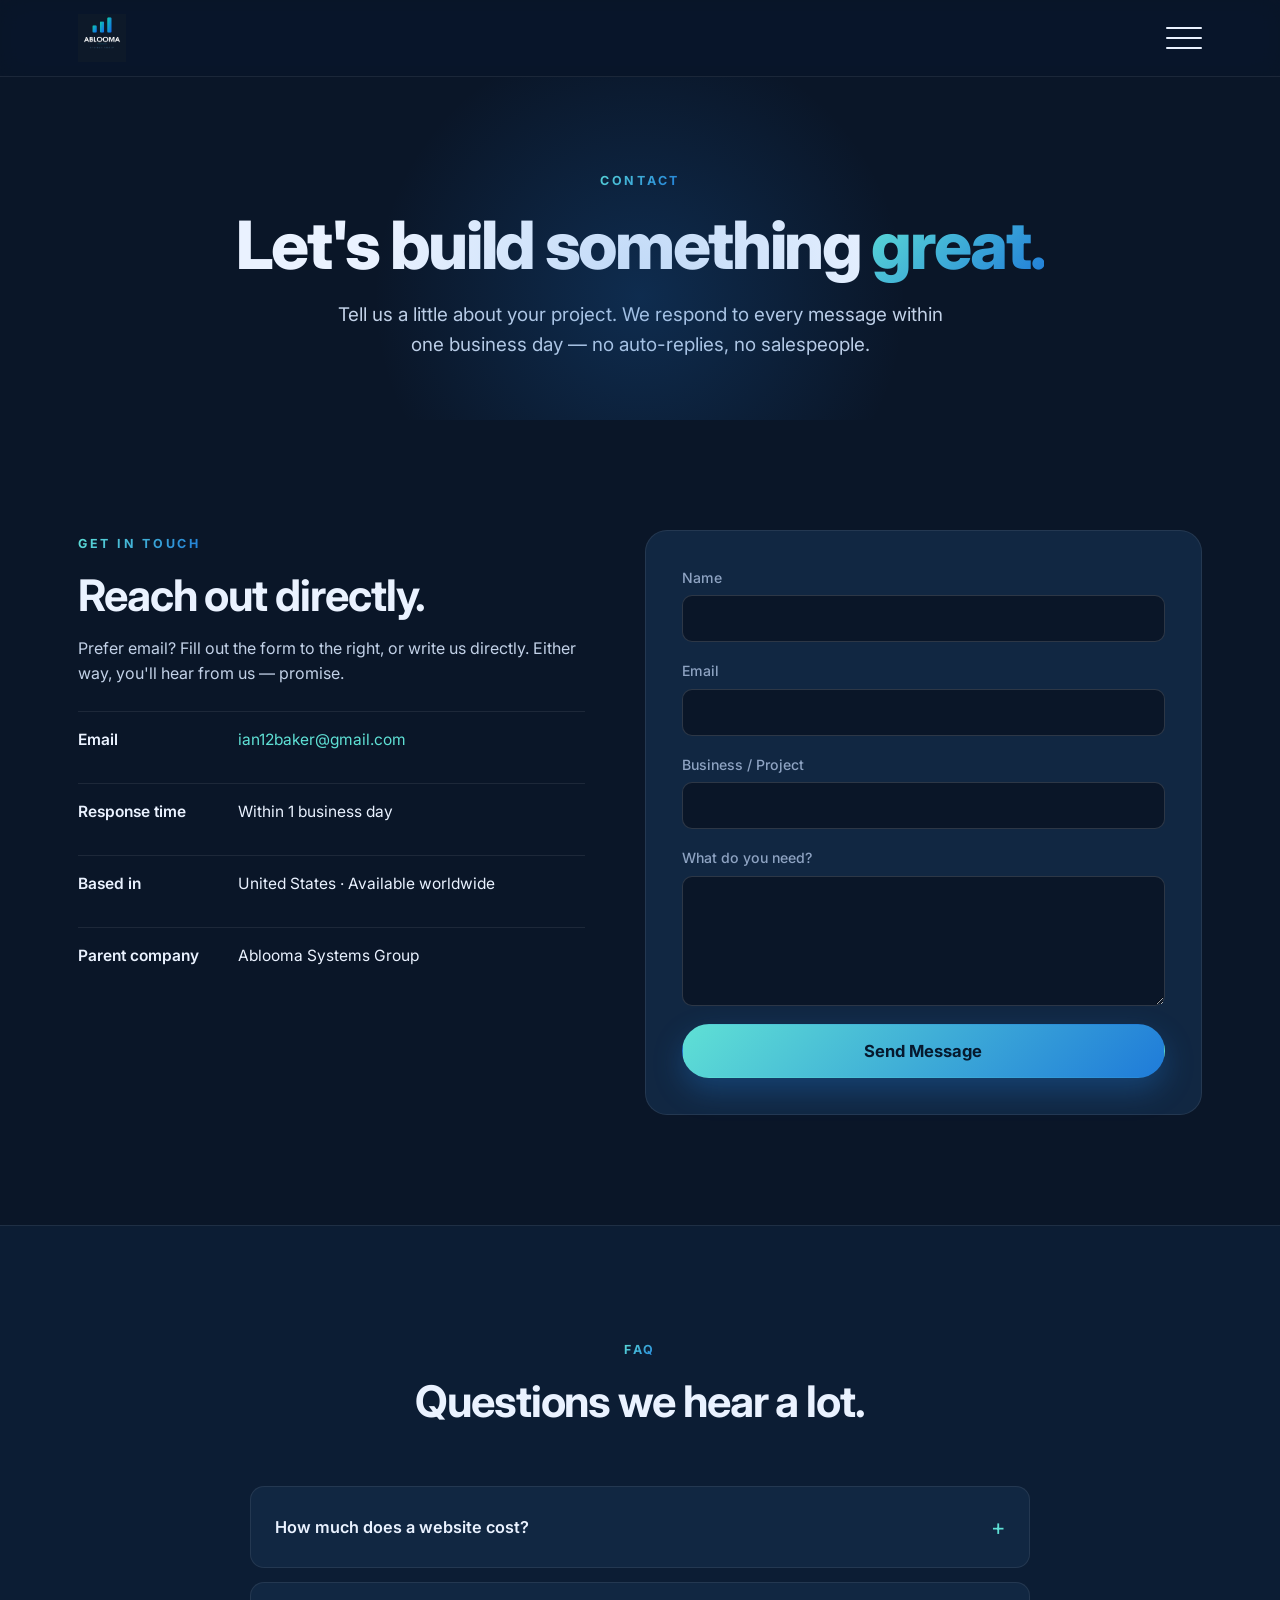
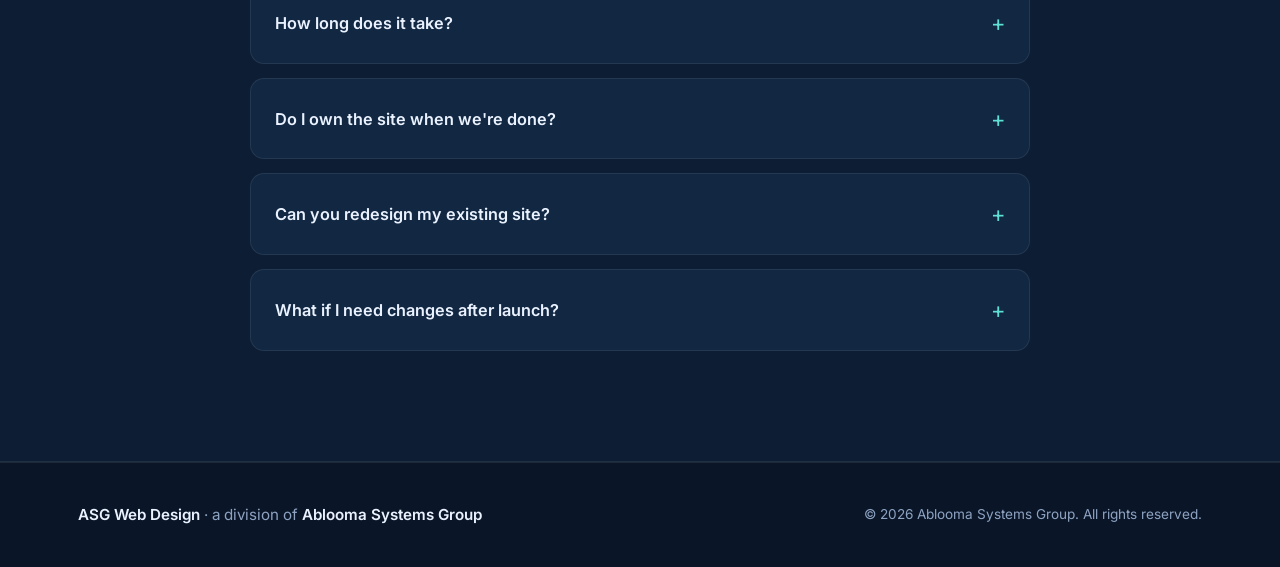
==== contact.html @ 3c7e4654 "Restructure site into 5 pages with hamburger nav and refined design" ====
<!DOCTYPE html>
<html lang="en">
<head>
  <meta charset="UTF-8" />
  <meta name="viewport" content="width=device-width, initial-scale=1.0" />
  <title>Contact — ASG Web Design</title>
  <meta name="description" content="Get in touch with ASG Web Design. Tell us about your project and we'll respond within one business day." />
  <link rel="icon" type="image/png" href="albooma_logo_square_dark.png" />
  <link rel="stylesheet" href="styles.css" />
  <link rel="preconnect" href="https://fonts.googleapis.com" />
  <link rel="preconnect" href="https://fonts.gstatic.com" crossorigin />
  <link href="https://fonts.googleapis.com/css2?family=Inter:wght@400;500;600;700;800&display=swap" rel="stylesheet" />
</head>
<body>
  <header class="site-header">
    <div class="container nav">
      <a href="index.html" class="logo header-logo" aria-label="ASG Web Design — Home">
        <span class="header-logo-pill">
          <img src="albooma_logo_square_dark.png" alt="Ablooma Systems Group" width="48" height="48" />
        </span>
      </a>
      <button class="menu-toggle" id="menuToggle" aria-label="Open menu" aria-expanded="false" aria-controls="overlayMenu">
        <span></span><span></span><span></span>
      </button>
    </div>
  </header>

  <nav class="overlay-menu" id="overlayMenu" aria-hidden="true">
    <div class="overlay-inner">
      <ul class="overlay-nav">
        <li><a href="index.html">Home</a></li>
        <li><a href="services.html">Services</a></li>
        <li><a href="work.html">Work</a></li>
        <li><a href="about.html">About</a></li>
        <li><a href="contact.html" class="active">Contact</a></li>
      </ul>
      <div class="overlay-meta">
        <span>ASG Web Design · a division of Ablooma Systems Group</span>
        <a href="mailto:ian12baker@gmail.com">ian12baker@gmail.com</a>
      </div>
    </div>
  </nav>

  <main>
    <section class="page-hero">
      <div class="container">
        <span class="eyebrow">Contact</span>
        <h1>Let's build something <span class="gradient-text">great.</span></h1>
        <p class="lead">Tell us a little about your project. We respond to every message within one business day — no auto-replies, no salespeople.</p>
      </div>
    </section>

    <section class="section">
      <div class="container contact-grid">
        <div>
          <span class="eyebrow">Get In Touch</span>
          <h2>Reach out directly.</h2>
          <p>Prefer email? Fill out the form to the right, or write us directly. Either way, you'll hear from us — promise.</p>
          <ul class="contact-list">
            <li><strong>Email</strong><a href="mailto:ian12baker@gmail.com">ian12baker@gmail.com</a></li>
            <li><strong>Response time</strong><span>Within 1 business day</span></li>
            <li><strong>Based in</strong><span>United States · Available worldwide</span></li>
            <li><strong>Parent company</strong><span>Ablooma Systems Group</span></li>
          </ul>
        </div>
        <form class="contact-form" id="contactForm" novalidate>
          <div class="field">
            <label for="name">Name</label>
            <input id="name" name="name" type="text" required autocomplete="name" />
          </div>
          <div class="field">
            <label for="email">Email</label>
            <input id="email" name="email" type="email" required autocomplete="email" />
          </div>
          <div class="field">
            <label for="business">Business / Project</label>
            <input id="business" name="business" type="text" autocomplete="organization" />
          </div>
          <div class="field">
            <label for="message">What do you need?</label>
            <textarea id="message" name="message" rows="5" required></textarea>
          </div>
          <button type="submit" class="btn btn-primary btn-lg btn-block">Send Message</button>
          <p class="form-note" id="formNote" hidden></p>
        </form>
      </div>
    </section>

    <section class="section section-alt">
      <div class="container">
        <div class="section-head">
          <span class="eyebrow">FAQ</span>
          <h2>Questions we hear a lot.</h2>
        </div>
        <div class="faq">
          <details>
            <summary>How much does a website cost?</summary>
            <p>It depends on the scope, but most small-business sites fall between $1,500 and $6,000. We always quote a flat fee in writing before starting — no hourly surprises.</p>
          </details>
          <details>
            <summary>How long does it take?</summary>
            <p>A simple brochure site typically launches in 2–3 weeks. Larger e-commerce or custom builds usually take 4–8 weeks. The biggest variable is how fast you can review and approve along the way.</p>
          </details>
          <details>
            <summary>Do I own the site when we're done?</summary>
            <p>Yes — 100%. You own the domain, the code, the content, everything. We don't lock you into proprietary platforms you can't leave.</p>
          </details>
          <details>
            <summary>Can you redesign my existing site?</summary>
            <p>Absolutely. We do redesigns regularly. We'll preserve your SEO, content, and what's working — and rebuild what isn't.</p>
          </details>
          <details>
            <summary>What if I need changes after launch?</summary>
            <p>Two options: pay for changes as they come up, or join a monthly care plan that includes a set number of updates plus security, backups, and hosting.</p>
          </details>
        </div>
      </div>
    </section>
  </main>

  <footer class="site-footer">
    <div class="container footer-inner">
      <div class="footer-brand">
        <p class="footer-tagline"><strong>ASG Web Design</strong> · a division of <strong>Ablooma Systems Group</strong></p>
      </div>
      <p class="copyright">&copy; <span id="year"></span> Ablooma Systems Group. All rights reserved.</p>
    </div>
  </footer>

  <script src="script.js"></script>
</body>
</html>
---- styles.css ----
:root {
  --bg: #0a1628;
  --bg-alt: #0c1d34;
  --surface: #112742;
  --surface-2: #173052;
  --text: #eaf2ff;
  --text-soft: #c2d1e7;
  --muted: #8ea3c2;
  --brand: #1f7bd9;
  --brand-2: #5fe0d5;
  --accent: #4da8e0;
  --border: rgba(255, 255, 255, 0.08);
  --border-strong: rgba(255, 255, 255, 0.14);
  --radius: 14px;
  --radius-lg: 22px;
  --shadow: 0 24px 60px rgba(0, 0, 0, 0.45);
  --container: 1180px;
  --easing: cubic-bezier(0.22, 1, 0.36, 1);
}

* { box-sizing: border-box; }
html { scroll-behavior: smooth; }

body {
  margin: 0;
  font-family: 'Inter', -apple-system, BlinkMacSystemFont, 'Segoe UI', Roboto, sans-serif;
  background: var(--bg);
  color: var(--text);
  line-height: 1.6;
  -webkit-font-smoothing: antialiased;
  overflow-x: hidden;
}

body.menu-open { overflow: hidden; }

.container { max-width: var(--container); margin: 0 auto; padding: 0 28px; }

h1, h2, h3, h4 {
  margin: 0 0 16px;
  line-height: 1.15;
  letter-spacing: -0.025em;
  font-weight: 700;
}
h1 { font-size: clamp(2.4rem, 5.2vw, 4.2rem); font-weight: 800; letter-spacing: -0.035em; }
h2 { font-size: clamp(1.9rem, 3.4vw, 2.8rem); }
h3 { font-size: 1.2rem; }
h4 { font-size: 1rem; }
p { color: var(--text-soft); margin: 0 0 14px; }

a { color: inherit; text-decoration: none; }

.eyebrow {
  display: inline-block;
  font-size: 0.78rem;
  letter-spacing: 0.22em;
  text-transform: uppercase;
  background: linear-gradient(135deg, var(--brand-2), var(--brand));
  -webkit-background-clip: text;
  background-clip: text;
  -webkit-text-fill-color: transparent;
  margin-bottom: 16px;
  font-weight: 700;
}

.gradient-text {
  background: linear-gradient(135deg, var(--brand-2), var(--brand));
  -webkit-background-clip: text;
  background-clip: text;
  -webkit-text-fill-color: transparent;
}

/* Header */
.site-header {
  position: sticky;
  top: 0;
  z-index: 1001;
  background: rgba(10, 22, 40, 0.72);
  backdrop-filter: saturate(160%) blur(14px);
  -webkit-backdrop-filter: saturate(160%) blur(14px);
  border-bottom: 1px solid var(--border);
}
.nav { display: flex; align-items: center; justify-content: space-between; padding: 14px 28px; }

.logo { display: inline-flex; align-items: center; gap: 10px; font-weight: 700; }
.header-logo-pill { display: inline-flex; align-items: center; justify-content: center; }
.header-logo-pill img { display: block; height: 48px; width: auto; }
.header-logo:hover .header-logo-pill { transform: translateY(-1px); transition: transform 0.2s var(--easing); }

/* Hamburger */
.menu-toggle {
  position: relative;
  z-index: 1003;
  display: inline-flex;
  flex-direction: column;
  justify-content: space-between;
  width: 36px;
  height: 22px;
  padding: 0;
  background: transparent;
  border: 0;
  cursor: pointer;
}
.menu-toggle span {
  display: block;
  width: 100%;
  height: 2px;
  background: var(--text);
  border-radius: 2px;
  transition: transform 0.35s var(--easing), opacity 0.2s ease, background 0.2s ease;
  transform-origin: center;
}
.menu-toggle:hover span { background: var(--brand-2); }
body.menu-open .menu-toggle span:nth-child(1) { transform: translateY(10px) rotate(45deg); }
body.menu-open .menu-toggle span:nth-child(2) { opacity: 0; transform: scaleX(0.4); }
body.menu-open .menu-toggle span:nth-child(3) { transform: translateY(-10px) rotate(-45deg); }

/* Overlay menu */
.overlay-menu {
  position: fixed;
  inset: 0;
  z-index: 1000;
  background:
    radial-gradient(circle at 20% 10%, rgba(95, 224, 213, 0.10), transparent 50%),
    radial-gradient(circle at 80% 90%, rgba(31, 123, 217, 0.14), transparent 55%),
    var(--bg);
  visibility: hidden;
  opacity: 0;
  transition: opacity 0.4s var(--easing), visibility 0s linear 0.4s;
  display: grid;
  place-items: center;
  padding: 40px 28px;
}
body.menu-open .overlay-menu { visibility: visible; opacity: 1; transition: opacity 0.4s var(--easing); }

.overlay-inner { width: 100%; max-width: 720px; text-align: center; }
.overlay-nav { list-style: none; padding: 0; margin: 0 0 48px; display: grid; gap: 6px; }
.overlay-nav li { overflow: hidden; }
.overlay-nav a {
  display: inline-block;
  font-size: clamp(2rem, 5.6vw, 3.4rem);
  font-weight: 800;
  letter-spacing: -0.035em;
  color: var(--text);
  padding: 6px 0;
  transition: transform 0.3s var(--easing), color 0.2s ease;
  transform: translateY(20px);
  opacity: 0;
}
body.menu-open .overlay-nav a { transform: translateY(0); opacity: 1; }
body.menu-open .overlay-nav li:nth-child(1) a { transition-delay: 0.05s; }
body.menu-open .overlay-nav li:nth-child(2) a { transition-delay: 0.10s; }
body.menu-open .overlay-nav li:nth-child(3) a { transition-delay: 0.15s; }
body.menu-open .overlay-nav li:nth-child(4) a { transition-delay: 0.20s; }
body.menu-open .overlay-nav li:nth-child(5) a { transition-delay: 0.25s; }
.overlay-nav a:hover { color: var(--brand-2); }
.overlay-nav a.active {
  background: linear-gradient(135deg, var(--brand-2), var(--brand));
  -webkit-background-clip: text;
  background-clip: text;
  -webkit-text-fill-color: transparent;
}

.overlay-meta {
  display: flex;
  flex-direction: column;
  gap: 6px;
  color: var(--muted);
  font-size: 0.95rem;
  opacity: 0;
  transform: translateY(20px);
  transition: opacity 0.4s var(--easing) 0.3s, transform 0.4s var(--easing) 0.3s;
}
body.menu-open .overlay-meta { opacity: 1; transform: translateY(0); }
.overlay-meta a { color: var(--brand-2); }
.overlay-meta a:hover { text-decoration: underline; }

/* Buttons */
.btn {
  display: inline-flex;
  align-items: center;
  justify-content: center;
  gap: 8px;
  padding: 14px 26px;
  border-radius: 999px;
  font-weight: 600;
  font-size: 0.98rem;
  border: 1px solid transparent;
  cursor: pointer;
  transition: transform 0.18s var(--easing), box-shadow 0.25s ease, background 0.25s ease, color 0.2s ease;
  font-family: inherit;
}
.btn-primary {
  background: linear-gradient(135deg, var(--brand-2), var(--brand));
  color: #06192e;
  font-weight: 700;
  box-shadow: 0 12px 30px rgba(31, 123, 217, 0.32);
}
.btn-primary:hover { transform: translateY(-2px); box-shadow: 0 18px 38px rgba(95, 224, 213, 0.32); }
.btn-ghost { background: transparent; color: var(--text); border-color: var(--border-strong); }
.btn-ghost:hover { background: var(--surface); border-color: var(--brand-2); }
.btn-lg { padding: 16px 30px; font-size: 1.04rem; }
.btn-block { width: 100%; }

/* Sections */
.section { padding: 110px 0; }
.section-tight { padding: 80px 0; }
.section-alt { background: var(--bg-alt); border-top: 1px solid var(--border); border-bottom: 1px solid var(--border); }
.section-head { text-align: center; max-width: 720px; margin: 0 auto 60px; }
.section-head p { font-size: 1.08rem; color: var(--muted); }

/* Page hero (subpages) */
.page-hero {
  padding: 90px 0 60px;
  text-align: center;
  position: relative;
  overflow: hidden;
}
.page-hero::before {
  content: '';
  position: absolute;
  top: -160px; left: 50%;
  width: 760px; height: 760px;
  background: radial-gradient(closest-side, rgba(31, 123, 217, 0.22), transparent 70%);
  transform: translateX(-50%);
  pointer-events: none;
}
.page-hero h1 { max-width: 820px; margin-left: auto; margin-right: auto; }
.page-hero .lead { font-size: 1.18rem; color: var(--text-soft); max-width: 640px; margin: 0 auto; }

/* Home hero */
.hero { padding: 90px 0 80px; position: relative; overflow: hidden; }
.hero::before {
  content: '';
  position: absolute;
  top: -220px; left: 50%;
  width: 1000px; height: 1000px;
  background: radial-gradient(closest-side, rgba(31, 123, 217, 0.28), transparent 70%);
  transform: translateX(-50%);
  pointer-events: none;
}
.hero-grid { display: grid; grid-template-columns: 1.05fr 0.95fr; gap: 64px; align-items: center; }
.hero h1 { margin-bottom: 22px; }
.lead { font-size: 1.18rem; color: var(--text-soft); margin-bottom: 32px; max-width: 540px; }
.hero-cta { display: flex; gap: 12px; flex-wrap: wrap; margin-bottom: 32px; }
.hero-points { list-style: none; padding: 0; margin: 0; display: grid; gap: 10px; color: var(--muted); font-size: 0.95rem; }
.hero-points li::before { content: '✓'; color: var(--brand-2); font-weight: 800; margin-right: 12px; }

/* Hero visual */
.hero-visual { display: flex; justify-content: center; }
.bars-art {
  display: flex;
  align-items: flex-end;
  gap: 28px;
  height: 360px;
  width: 320px;
}
.bars-art .bar {
  flex: 1;
  border-radius: 18px;
  background: linear-gradient(180deg, var(--brand-2), var(--brand));
  box-shadow: 0 20px 60px rgba(31, 123, 217, 0.35);
}
.bars-art .bar:nth-child(1) { height: 45%; opacity: 0.65; }
.bars-art .bar:nth-child(2) { height: 70%; opacity: 0.82; }
.bars-art .bar:nth-child(3) { height: 100%; }

/* Service cards */
.cards { display: grid; grid-template-columns: repeat(3, 1fr); gap: 24px; }
.card {
  background: var(--surface);
  border: 1px solid var(--border);
  border-radius: var(--radius);
  padding: 32px;
  transition: transform 0.25s var(--easing), border-color 0.2s ease, background 0.25s ease;
  position: relative;
  overflow: hidden;
}
.card::before {
  content: '';
  position: absolute;
  inset: 0;
  background: linear-gradient(135deg, rgba(95, 224, 213, 0.06), transparent 60%);
  opacity: 0;
  transition: opacity 0.3s ease;
  pointer-events: none;
}
.card:hover { transform: translateY(-5px); border-color: rgba(95, 224, 213, 0.45); }
.card:hover::before { opacity: 1; }
.card-icon {
  display: inline-grid;
  place-items: center;
  width: 48px; height: 48px;
  border-radius: 12px;
  background: linear-gradient(135deg, rgba(95,224,213,0.22), rgba(31,123,217,0.22));
  color: var(--brand-2);
  font-weight: 800;
  margin-bottom: 20px;
  font-size: 0.9rem;
  letter-spacing: 0.06em;
}
.card h3 { margin-bottom: 10px; }
.card p { margin: 0; color: var(--muted); font-size: 0.97rem; }

/* Process steps */
.steps {
  list-style: none;
  padding: 0;
  margin: 0;
  display: grid;
  grid-template-columns: repeat(4, 1fr);
  gap: 22px;
}
.steps li {
  background: var(--surface);
  border: 1px solid var(--border);
  border-radius: var(--radius);
  padding: 30px;
}
.steps h3 { margin-bottom: 8px; }
.steps p { margin: 0; color: var(--muted); font-size: 0.95rem; }
.step-num {
  display: inline-grid;
  place-items: center;
  width: 40px; height: 40px;
  border-radius: 50%;
  background: linear-gradient(135deg, var(--brand-2), var(--brand));
  color: #06192e;
  font-weight: 800;
  margin-bottom: 18px;
}

/* Portfolio */
.portfolio { display: grid; grid-template-columns: repeat(3, 1fr); gap: 26px; }
.portfolio-item {
  background: var(--surface);
  border: 1px solid var(--border);
  border-radius: var(--radius);
  overflow: hidden;
  transition: transform 0.25s var(--easing), border-color 0.2s ease;
}
.portfolio-item:hover { transform: translateY(-5px); border-color: rgba(95, 224, 213, 0.4); }
.portfolio-img { aspect-ratio: 16 / 10; background: var(--surface-2); }
.placeholder-1 { background: linear-gradient(135deg, #1f7bd9, #5fe0d5); }
.placeholder-2 { background: linear-gradient(135deg, #0b2a4d, #4da8e0); }
.placeholder-3 { background: linear-gradient(135deg, #5fe0d5, #1f7bd9); }
.placeholder-4 { background: linear-gradient(135deg, #173052, #5fe0d5); }
.placeholder-5 { background: linear-gradient(135deg, #1f7bd9, #112742); }
.placeholder-6 { background: linear-gradient(135deg, #4da8e0, #5fe0d5); }
.portfolio-meta { padding: 22px; }
.portfolio-meta h3 { margin-bottom: 6px; }
.portfolio-meta p { margin: 0; font-size: 0.95rem; color: var(--muted); }

/* Stats / principles */
.stats { display: grid; grid-template-columns: repeat(4, 1fr); gap: 24px; }
.stat { text-align: center; }
.stat-value {
  display: block;
  font-size: clamp(2rem, 4vw, 2.8rem);
  font-weight: 800;
  letter-spacing: -0.03em;
  background: linear-gradient(135deg, var(--brand-2), var(--brand));
  -webkit-background-clip: text;
  background-clip: text;
  -webkit-text-fill-color: transparent;
  margin-bottom: 4px;
}
.stat-label { color: var(--muted); font-size: 0.95rem; }

/* CTA band */
.section-cta { padding: 70px 0; }
.cta-band {
  background: linear-gradient(135deg, rgba(95, 224, 213, 0.14), rgba(31, 123, 217, 0.18));
  border: 1px solid rgba(95, 224, 213, 0.32);
  border-radius: var(--radius-lg);
  padding: 44px 48px;
  display: flex;
  align-items: center;
  justify-content: space-between;
  gap: 24px;
  flex-wrap: wrap;
}
.cta-band h2 { margin-bottom: 6px; }
.cta-band p { margin: 0; color: var(--text-soft); }

/* Contact */
.contact-grid { display: grid; grid-template-columns: 1fr 1.1fr; gap: 60px; align-items: start; }
.contact-list { list-style: none; padding: 0; margin: 24px 0 0; display: grid; gap: 14px; }
.contact-list li {
  display: grid;
  grid-template-columns: 150px 1fr;
  gap: 10px;
  padding: 16px 0;
  border-top: 1px solid var(--border);
  font-size: 0.97rem;
}
.contact-list li strong { color: var(--text); font-weight: 600; }
.contact-list a { color: var(--brand-2); }
.contact-list a:hover { text-decoration: underline; }

.contact-form {
  background: var(--surface);
  border: 1px solid var(--border);
  border-radius: var(--radius-lg);
  padding: 36px;
  display: grid;
  gap: 18px;
}
.field { display: grid; gap: 6px; }
.field label { font-size: 0.88rem; color: var(--muted); font-weight: 500; }
.field input,
.field textarea {
  width: 100%;
  background: var(--bg);
  border: 1px solid var(--border-strong);
  border-radius: 10px;
  padding: 13px 14px;
  color: var(--text);
  font-family: inherit;
  font-size: 0.98rem;
  transition: border-color 0.15s ease, box-shadow 0.15s ease;
}
.field input:focus,
.field textarea:focus {
  outline: none;
  border-color: var(--brand-2);
  box-shadow: 0 0 0 3px rgba(95, 224, 213, 0.18);
}
.field textarea { resize: vertical; min-height: 130px; }
.form-note { margin: 4px 0 0; font-size: 0.92rem; padding: 11px 13px; border-radius: 8px; }
.form-note.success { background: rgba(34, 197, 94, 0.12); color: #4ade80; }
.form-note.error { background: rgba(239, 68, 68, 0.12); color: #fca5a5; }

/* About */
.about-grid { display: grid; grid-template-columns: 1.1fr 0.9fr; gap: 56px; align-items: center; }
.about-grid h2 { margin-bottom: 18px; }
.about-grid p { font-size: 1.05rem; line-height: 1.7; }
.about-visual {
  display: flex;
  justify-content: center;
  align-items: center;
  aspect-ratio: 1 / 1;
  background:
    radial-gradient(circle at 30% 30%, rgba(95,224,213,0.18), transparent 60%),
    radial-gradient(circle at 70% 70%, rgba(31,123,217,0.20), transparent 60%),
    var(--surface);
  border: 1px solid var(--border);
  border-radius: var(--radius-lg);
}
.about-visual img { width: 60%; height: auto; }

/* Principles list */
.principles { display: grid; grid-template-columns: repeat(2, 1fr); gap: 24px; }
.principle {
  background: var(--surface);
  border: 1px solid var(--border);
  border-radius: var(--radius);
  padding: 30px;
}
.principle h3 { margin-bottom: 8px; }
.principle p { margin: 0; color: var(--muted); font-size: 0.97rem; }

/* FAQ */
.faq { display: grid; gap: 14px; max-width: 780px; margin: 0 auto; }
.faq details {
  background: var(--surface);
  border: 1px solid var(--border);
  border-radius: var(--radius);
  padding: 4px 24px;
  transition: border-color 0.2s ease;
}
.faq details[open] { border-color: rgba(95, 224, 213, 0.4); }
.faq summary {
  list-style: none;
  cursor: pointer;
  padding: 18px 0;
  font-weight: 600;
  font-size: 1.02rem;
  display: flex;
  align-items: center;
  justify-content: space-between;
  gap: 16px;
}
.faq summary::-webkit-details-marker { display: none; }
.faq summary::after {
  content: '+';
  font-size: 1.4rem;
  font-weight: 400;
  color: var(--brand-2);
  transition: transform 0.25s var(--easing);
}
.faq details[open] summary::after { transform: rotate(45deg); }
.faq details p { margin: 0 0 18px; color: var(--muted); }

/* Footer */
.site-footer { border-top: 1px solid var(--border); padding: 40px 0; }
.footer-inner { display: flex; align-items: center; justify-content: space-between; gap: 16px; flex-wrap: wrap; }
.footer-brand { display: flex; flex-direction: column; align-items: flex-start; gap: 6px; }
.footer-tagline { margin: 0; font-size: 0.95rem; color: var(--muted); }
.footer-tagline strong { color: var(--text); font-weight: 600; }
.site-footer .copyright { margin: 0; font-size: 0.85rem; color: var(--muted); }

/* Responsive */
@media (max-width: 960px) {
  .hero-grid { grid-template-columns: 1fr; gap: 48px; }
  .hero-visual { order: -1; }
  .bars-art { height: 220px; width: 240px; gap: 18px; }
  .cards { grid-template-columns: repeat(2, 1fr); }
  .steps { grid-template-columns: repeat(2, 1fr); }
  .portfolio { grid-template-columns: repeat(2, 1fr); }
  .stats { grid-template-columns: repeat(2, 1fr); }
  .contact-grid { grid-template-columns: 1fr; gap: 36px; }
  .about-grid { grid-template-columns: 1fr; gap: 36px; }
  .principles { grid-template-columns: 1fr; }
}

@media (max-width: 640px) {
  .section { padding: 72px 0; }
  .hero { padding: 50px 0 60px; }
  .cards, .steps, .portfolio { grid-template-columns: 1fr; }
  .cta-band { padding: 32px; text-align: center; justify-content: center; }
  .contact-list li { grid-template-columns: 1fr; gap: 2px; }
  .container { padding: 0 22px; }
  .nav { padding: 12px 22px; }
}
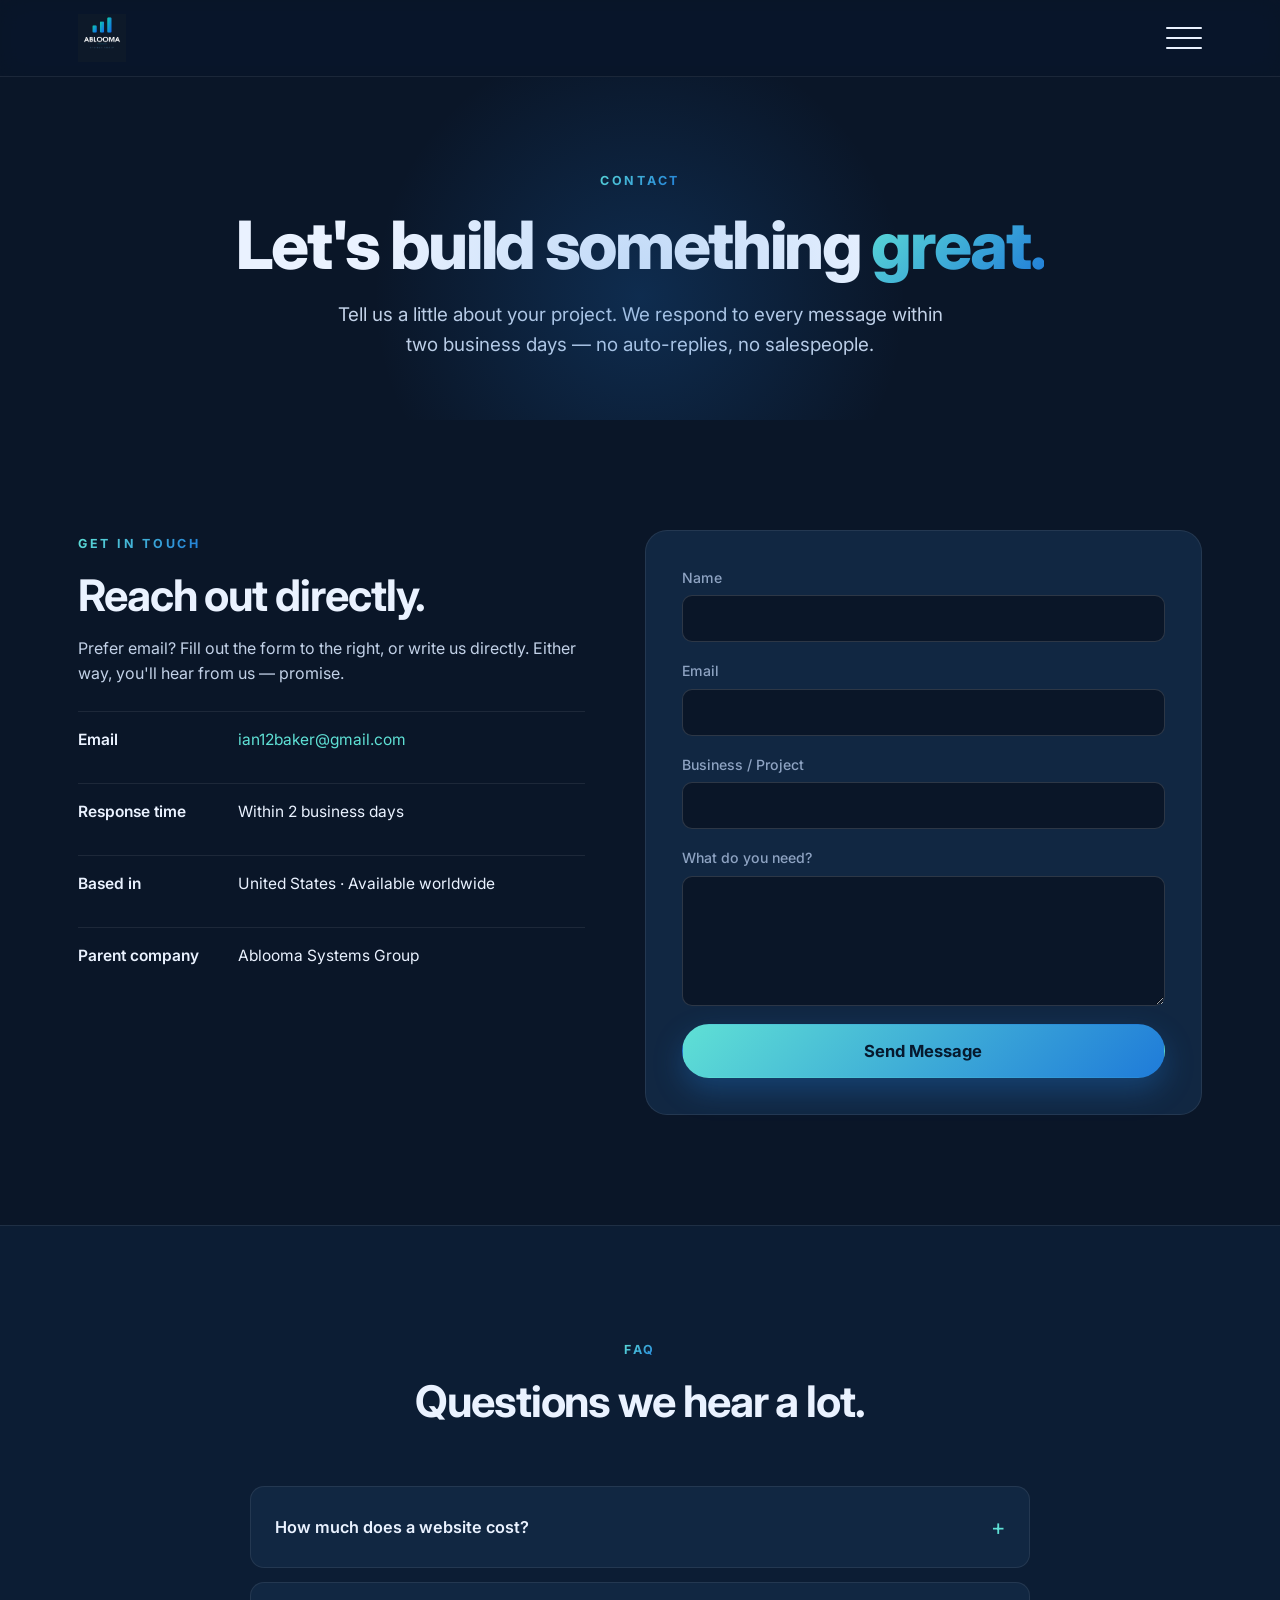
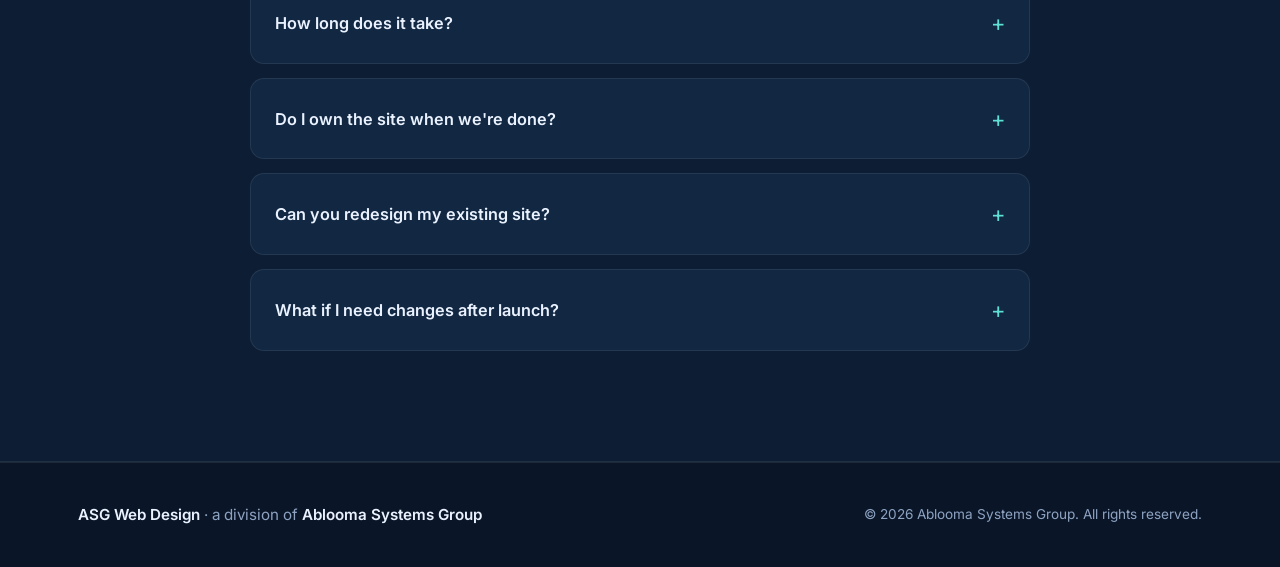
==== commit 4aaea5a2: "Update response time from 1 to 2 business days site-wide" ====
--- a/contact.html
+++ b/contact.html
@@ -4,7 +4,7 @@
   <meta charset="UTF-8" />
   <meta name="viewport" content="width=device-width, initial-scale=1.0" />
   <title>Contact — ASG Web Design</title>
-  <meta name="description" content="Get in touch with ASG Web Design. Tell us about your project and we'll respond within one business day." />
+  <meta name="description" content="Get in touch with ASG Web Design. Tell us about your project and we'll respond within two business days." />
   <link rel="icon" type="image/png" href="albooma_logo_square_dark.png" />
   <link rel="stylesheet" href="styles.css" />
   <link rel="preconnect" href="https://fonts.googleapis.com" />
@@ -30,8 +30,7 @@
       <ul class="overlay-nav">
         <li><a href="index.html">Home</a></li>
         <li><a href="services.html">Services</a></li>
-        <li><a href="work.html">Work</a></li>
-        <li><a href="about.html">About</a></li>
+        <li><a href="why.html">Why ASG</a></li>
         <li><a href="contact.html" class="active">Contact</a></li>
       </ul>
       <div class="overlay-meta">
@@ -46,7 +45,7 @@
       <div class="container">
         <span class="eyebrow">Contact</span>
         <h1>Let's build something <span class="gradient-text">great.</span></h1>
-        <p class="lead">Tell us a little about your project. We respond to every message within one business day — no auto-replies, no salespeople.</p>
+        <p class="lead">Tell us a little about your project. We respond to every message within two business days — no auto-replies, no salespeople.</p>
       </div>
     </section>
 
@@ -58,7 +57,7 @@
           <p>Prefer email? Fill out the form to the right, or write us directly. Either way, you'll hear from us — promise.</p>
           <ul class="contact-list">
             <li><strong>Email</strong><a href="mailto:ian12baker@gmail.com">ian12baker@gmail.com</a></li>
-            <li><strong>Response time</strong><span>Within 1 business day</span></li>
+            <li><strong>Response time</strong><span>Within 2 business days</span></li>
             <li><strong>Based in</strong><span>United States · Available worldwide</span></li>
             <li><strong>Parent company</strong><span>Ablooma Systems Group</span></li>
           </ul>
--- a/styles.css
+++ b/styles.css
@@ -352,7 +352,9 @@
 
 /* Stats / principles */
 .stats { display: grid; grid-template-columns: repeat(4, 1fr); gap: 24px; }
+.stats-6 { grid-template-columns: repeat(3, 1fr); gap: 32px 28px; }
 .stat { text-align: center; }
+.stats-6 .stat-label { max-width: 240px; margin: 0 auto; line-height: 1.45; }
 .stat-value {
   display: block;
   font-size: clamp(2rem, 4vw, 2.8rem);
@@ -365,6 +367,334 @@
   margin-bottom: 4px;
 }
 .stat-label { color: var(--muted); font-size: 0.95rem; }
+
+/* Stats footnote */
+.stats-footnote {
+  text-align: center;
+  margin: 36px 0 0;
+  font-size: 0.82rem;
+  color: var(--muted);
+  opacity: 0.8;
+}
+
+/* Comparison cards */
+.comparison-grid {
+  display: grid;
+  grid-template-columns: repeat(2, 1fr);
+  gap: 24px;
+}
+.compare-card {
+  background: var(--surface);
+  border: 1px solid var(--border);
+  border-radius: var(--radius);
+  padding: 36px;
+  transition: transform 0.25s var(--easing), border-color 0.2s ease;
+}
+.compare-card:hover { transform: translateY(-3px); }
+.compare-card h3 {
+  font-size: 1.4rem;
+  margin-bottom: 22px;
+}
+.compare-card ul {
+  list-style: none;
+  padding: 0;
+  margin: 0;
+  display: grid;
+  gap: 14px;
+}
+.compare-card li {
+  padding-left: 32px;
+  position: relative;
+  color: var(--text-soft);
+  font-size: 0.98rem;
+  line-height: 1.5;
+}
+.compare-bad { border-color: rgba(239, 68, 68, 0.22); }
+.compare-bad h3 { color: #fca5a5; }
+.compare-bad li::before {
+  content: '✕';
+  position: absolute;
+  left: 0;
+  top: -1px;
+  width: 22px;
+  height: 22px;
+  border-radius: 50%;
+  background: rgba(239, 68, 68, 0.18);
+  color: #fca5a5;
+  display: inline-flex;
+  align-items: center;
+  justify-content: center;
+  font-size: 0.78rem;
+  font-weight: 700;
+}
+.compare-good {
+  border-color: rgba(95, 224, 213, 0.38);
+  background: linear-gradient(180deg, rgba(95, 224, 213, 0.05), var(--surface));
+}
+.compare-good h3 {
+  background: linear-gradient(135deg, var(--brand-2), var(--brand));
+  -webkit-background-clip: text;
+  background-clip: text;
+  -webkit-text-fill-color: transparent;
+}
+.compare-good li::before {
+  content: '✓';
+  position: absolute;
+  left: 0;
+  top: -1px;
+  width: 22px;
+  height: 22px;
+  border-radius: 50%;
+  background: linear-gradient(135deg, var(--brand-2), var(--brand));
+  color: #06192e;
+  display: inline-flex;
+  align-items: center;
+  justify-content: center;
+  font-size: 0.82rem;
+  font-weight: 800;
+}
+
+/* Founding client offer */
+.founding-offer {
+  background: linear-gradient(135deg, rgba(95, 224, 213, 0.10), rgba(31, 123, 217, 0.18));
+  border: 1px solid rgba(95, 224, 213, 0.32);
+  border-radius: var(--radius-lg);
+  padding: 36px 44px;
+  display: grid;
+  grid-template-columns: auto 1fr auto;
+  align-items: center;
+  gap: 32px;
+}
+.founding-badge {
+  display: inline-flex;
+  align-items: center;
+  justify-content: center;
+  padding: 10px 18px;
+  border-radius: 999px;
+  background: linear-gradient(135deg, var(--brand-2), var(--brand));
+  color: #06192e;
+  font-weight: 800;
+  font-size: 0.78rem;
+  letter-spacing: 0.14em;
+  text-transform: uppercase;
+  white-space: nowrap;
+}
+.founding-copy h2 { margin-bottom: 8px; font-size: 1.5rem; }
+.founding-copy p { margin: 0; color: var(--text-soft); max-width: 640px; font-size: 0.98rem; }
+
+/* Mockup cards */
+.mockup-grid {
+  display: grid;
+  grid-template-columns: repeat(3, 1fr);
+  gap: 28px;
+}
+.mockup-card {
+  background: var(--surface);
+  border: 1px solid var(--border);
+  border-radius: var(--radius);
+  overflow: hidden;
+  transition: transform 0.25s var(--easing), border-color 0.2s ease;
+  display: flex;
+  flex-direction: column;
+}
+.mockup-card:hover {
+  transform: translateY(-5px);
+  border-color: rgba(95, 224, 213, 0.4);
+}
+.mockup-frame {
+  aspect-ratio: 16 / 10;
+  position: relative;
+  overflow: hidden;
+  border-bottom: 1px solid var(--border);
+}
+.mockup-bar {
+  position: absolute;
+  top: 0;
+  left: 0;
+  right: 0;
+  height: 28px;
+  display: flex;
+  align-items: center;
+  gap: 6px;
+  padding: 0 14px;
+  background: rgba(255, 255, 255, 0.04);
+  border-bottom: 1px solid rgba(255, 255, 255, 0.05);
+  z-index: 2;
+}
+.mockup-bar span {
+  width: 9px; height: 9px;
+  border-radius: 50%;
+  background: rgba(255, 255, 255, 0.18);
+}
+.mockup-bar span:nth-child(1) { background: #ff5f57; }
+.mockup-bar span:nth-child(2) { background: #febc2e; }
+.mockup-bar span:nth-child(3) { background: #28c840; }
+.mockup-body {
+  position: absolute;
+  inset: 28px 0 0 0;
+  padding: 18px;
+  display: flex;
+  flex-direction: column;
+  gap: 10px;
+}
+.mockup-hero {
+  height: 60px;
+  border-radius: 6px;
+  background: rgba(255, 255, 255, 0.10);
+}
+.mockup-hero.tall { height: 90px; }
+.mockup-hero.gradient { background: linear-gradient(135deg, var(--brand-2), var(--brand)); }
+.mockup-line {
+  height: 8px;
+  border-radius: 4px;
+  background: rgba(255, 255, 255, 0.10);
+}
+.mockup-line.short { width: 60%; }
+.mockup-row { display: grid; gap: 8px; }
+.mockup-row > div {
+  height: 36px;
+  border-radius: 6px;
+  background: rgba(255, 255, 255, 0.08);
+}
+.mockup-row.tall > div { height: 52px; }
+.mockup-row-2 { grid-template-columns: repeat(2, 1fr); }
+.mockup-row-3 { grid-template-columns: repeat(3, 1fr); }
+.mockup-row-4 { grid-template-columns: repeat(4, 1fr); }
+.mockup-grid-2 {
+  display: grid;
+  grid-template-columns: repeat(3, 1fr);
+  gap: 8px;
+}
+.mockup-grid-2 > div {
+  aspect-ratio: 1 / 1;
+  border-radius: 6px;
+  background: rgba(255, 255, 255, 0.10);
+}
+
+/* Mockup themes — each card gets a distinctive background */
+.mockup-theme-1 { background: linear-gradient(135deg, #0e2747, #173052); }
+.mockup-theme-1 .mockup-hero { background: linear-gradient(135deg, rgba(95,224,213,0.35), rgba(31,123,217,0.45)); }
+.mockup-theme-1 .mockup-row > div { background: rgba(95, 224, 213, 0.18); }
+
+.mockup-theme-2 { background: linear-gradient(135deg, #112742, #0c1d34); }
+.mockup-theme-2 .mockup-grid-2 > div { background: linear-gradient(135deg, rgba(31,123,217,0.32), rgba(95,224,213,0.18)); }
+.mockup-theme-2 .mockup-line { background: rgba(95, 224, 213, 0.25); }
+
+.mockup-theme-3 { background: linear-gradient(135deg, #1a2f4a, #0a1628); }
+.mockup-theme-3 .mockup-hero { background: linear-gradient(135deg, rgba(77,168,224,0.45), rgba(31,123,217,0.30)); }
+.mockup-theme-3 .mockup-row > div { background: rgba(77, 168, 224, 0.18); }
+
+.mockup-theme-4 { background: linear-gradient(135deg, #0c1d34, #112742); }
+.mockup-theme-4 .mockup-line { background: rgba(234, 242, 255, 0.16); }
+.mockup-theme-4 .mockup-row > div { background: rgba(234, 242, 255, 0.10); }
+
+.mockup-theme-5 { background: linear-gradient(135deg, #112742, #0e2747); }
+.mockup-theme-5 .mockup-hero.gradient { background: linear-gradient(135deg, var(--brand-2), var(--brand)); }
+.mockup-theme-5 .mockup-row > div { background: rgba(95, 224, 213, 0.20); }
+
+.mockup-theme-6 { background: linear-gradient(135deg, #173052, #0e2747); }
+.mockup-theme-6 .mockup-hero { background: linear-gradient(135deg, rgba(95,224,213,0.30), rgba(77,168,224,0.40)); }
+.mockup-theme-6 .mockup-row > div { background: rgba(77, 168, 224, 0.18); }
+
+.mockup-meta {
+  padding: 24px 26px 28px;
+  flex: 1;
+  display: flex;
+  flex-direction: column;
+}
+.mockup-meta h3 { margin-bottom: 8px; font-size: 1.15rem; }
+.mockup-meta p { margin: 0 0 16px; font-size: 0.95rem; color: var(--muted); }
+.mockup-features {
+  list-style: none;
+  padding: 0;
+  margin: auto 0 0;
+  display: grid;
+  gap: 6px;
+  border-top: 1px solid var(--border);
+  padding-top: 14px;
+}
+.mockup-features li {
+  padding-left: 22px;
+  position: relative;
+  font-size: 0.88rem;
+  color: var(--text-soft);
+}
+.mockup-features li::before {
+  content: '✓';
+  position: absolute;
+  left: 0;
+  color: var(--brand-2);
+  font-weight: 700;
+  font-size: 0.85rem;
+}
+
+/* Feature list (Every ASG Site Includes) */
+.feature-list {
+  list-style: none;
+  padding: 0;
+  margin: 0 auto;
+  max-width: 920px;
+  display: grid;
+  grid-template-columns: repeat(2, 1fr);
+  gap: 14px 32px;
+}
+.feature-list li {
+  position: relative;
+  padding: 16px 16px 16px 52px;
+  background: var(--surface);
+  border: 1px solid var(--border);
+  border-radius: 12px;
+  font-size: 0.98rem;
+  color: var(--text-soft);
+  transition: border-color 0.2s ease, transform 0.2s ease;
+}
+.feature-list li:hover {
+  border-color: rgba(95, 224, 213, 0.32);
+  transform: translateY(-2px);
+}
+.feature-list li::before {
+  content: '✓';
+  position: absolute;
+  left: 16px;
+  top: 50%;
+  transform: translateY(-50%);
+  width: 24px;
+  height: 24px;
+  border-radius: 50%;
+  background: linear-gradient(135deg, var(--brand-2), var(--brand));
+  color: #06192e;
+  font-weight: 800;
+  font-size: 0.82rem;
+  display: inline-flex;
+  align-items: center;
+  justify-content: center;
+}
+
+/* Pricing placeholder card */
+.pricing-card {
+  background: linear-gradient(135deg, rgba(95, 224, 213, 0.10), rgba(31, 123, 217, 0.14));
+  border: 1px solid rgba(95, 224, 213, 0.32);
+  border-radius: var(--radius-lg);
+  padding: 44px 48px;
+  display: flex;
+  align-items: center;
+  justify-content: space-between;
+  gap: 28px;
+  flex-wrap: wrap;
+  max-width: 900px;
+  margin: 0 auto;
+}
+.pricing-card h3 { margin-bottom: 8px; font-size: 1.35rem; }
+.pricing-card p { margin: 0; color: var(--text-soft); max-width: 480px; }
+.pricing-label {
+  display: inline-block;
+  font-size: 0.74rem;
+  letter-spacing: 0.22em;
+  text-transform: uppercase;
+  font-weight: 700;
+  color: var(--brand-2);
+  margin-bottom: 10px;
+}
 
 /* CTA band */
 .section-cta { padding: 70px 0; }
@@ -507,6 +837,7 @@
   .cards { grid-template-columns: repeat(2, 1fr); }
   .steps { grid-template-columns: repeat(2, 1fr); }
   .portfolio { grid-template-columns: repeat(2, 1fr); }
+  .mockup-grid { grid-template-columns: repeat(2, 1fr); }
   .stats { grid-template-columns: repeat(2, 1fr); }
   .contact-grid { grid-template-columns: 1fr; gap: 36px; }
   .about-grid { grid-template-columns: 1fr; gap: 36px; }
@@ -516,8 +847,13 @@
 @media (max-width: 640px) {
   .section { padding: 72px 0; }
   .hero { padding: 50px 0 60px; }
-  .cards, .steps, .portfolio { grid-template-columns: 1fr; }
+  .cards, .steps, .portfolio, .mockup-grid { grid-template-columns: 1fr; }
   .cta-band { padding: 32px; text-align: center; justify-content: center; }
+  .comparison-grid { grid-template-columns: 1fr; }
+  .pricing-card { padding: 32px; text-align: center; justify-content: center; }
+  .founding-offer { grid-template-columns: 1fr; text-align: center; padding: 32px; }
+  .founding-badge { justify-self: center; }
+  .feature-list { grid-template-columns: 1fr; }
   .contact-list li { grid-template-columns: 1fr; gap: 2px; }
   .container { padding: 0 22px; }
   .nav { padding: 12px 22px; }
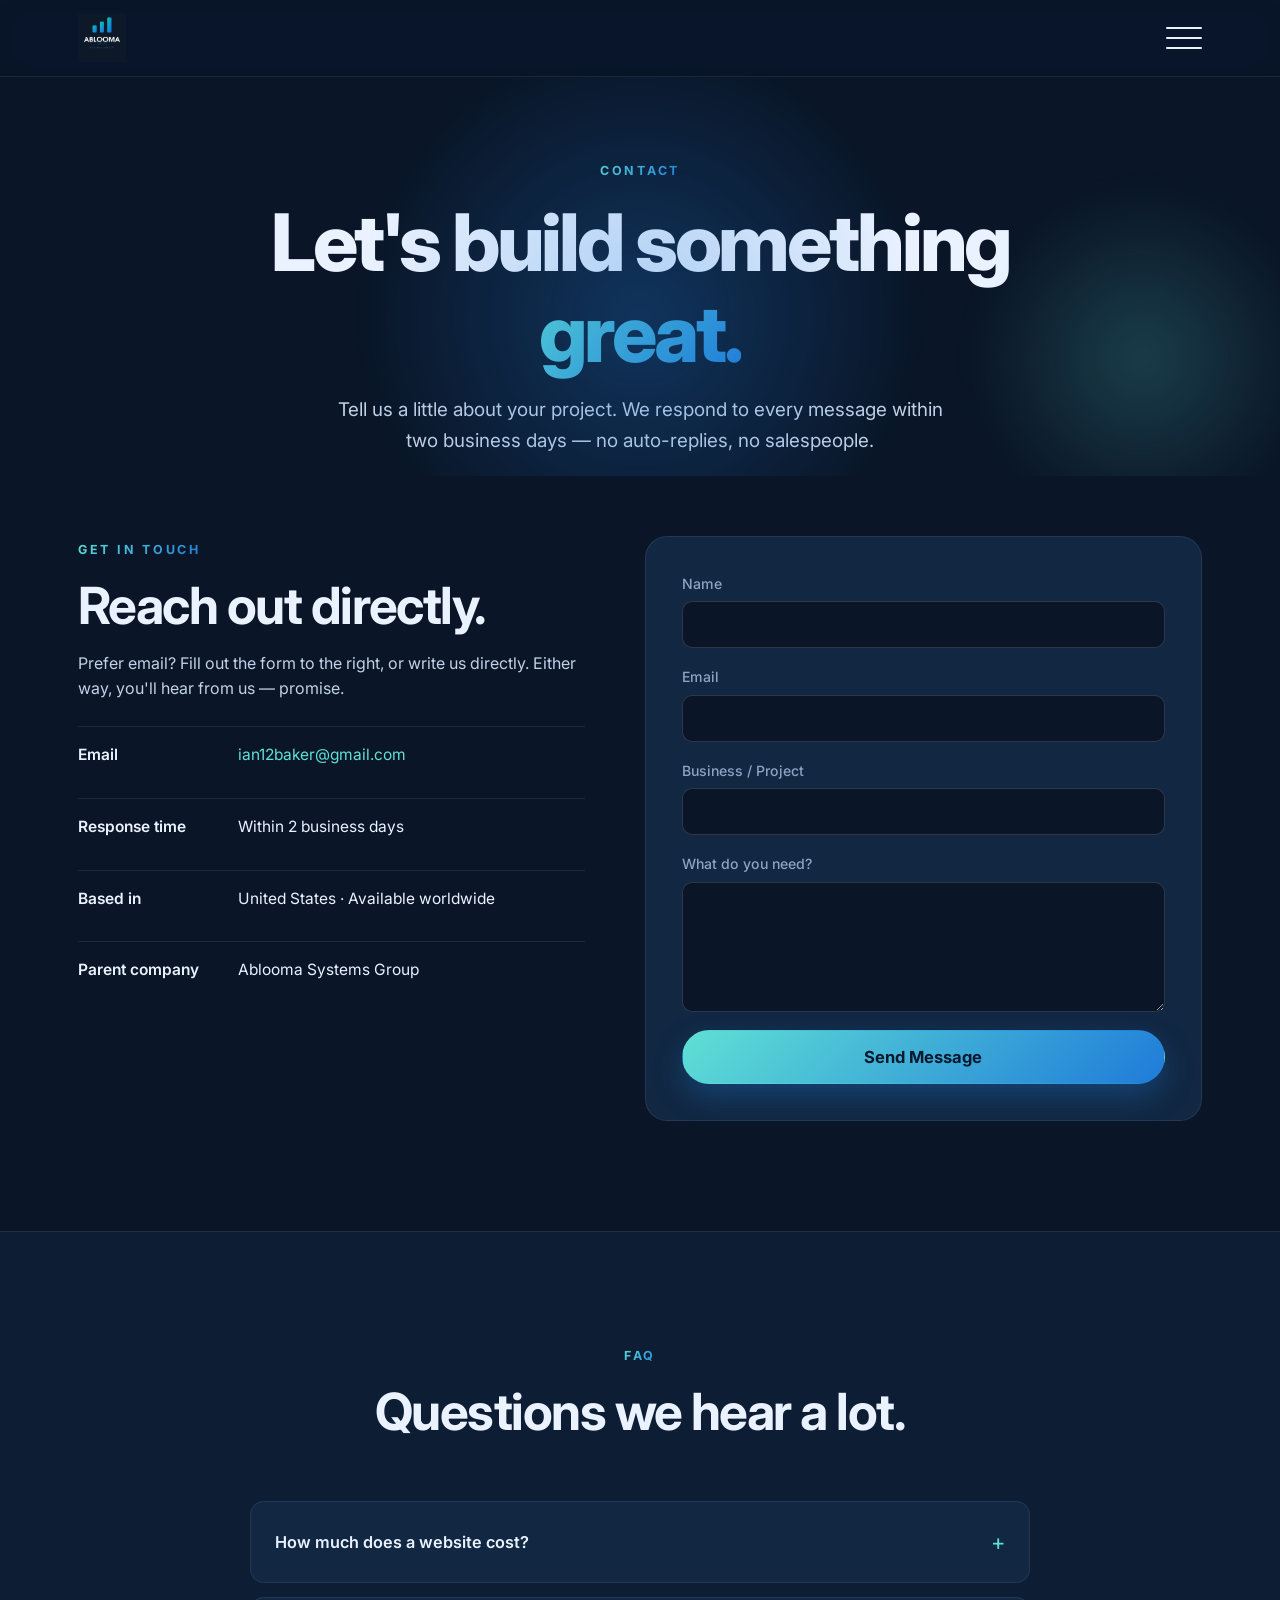
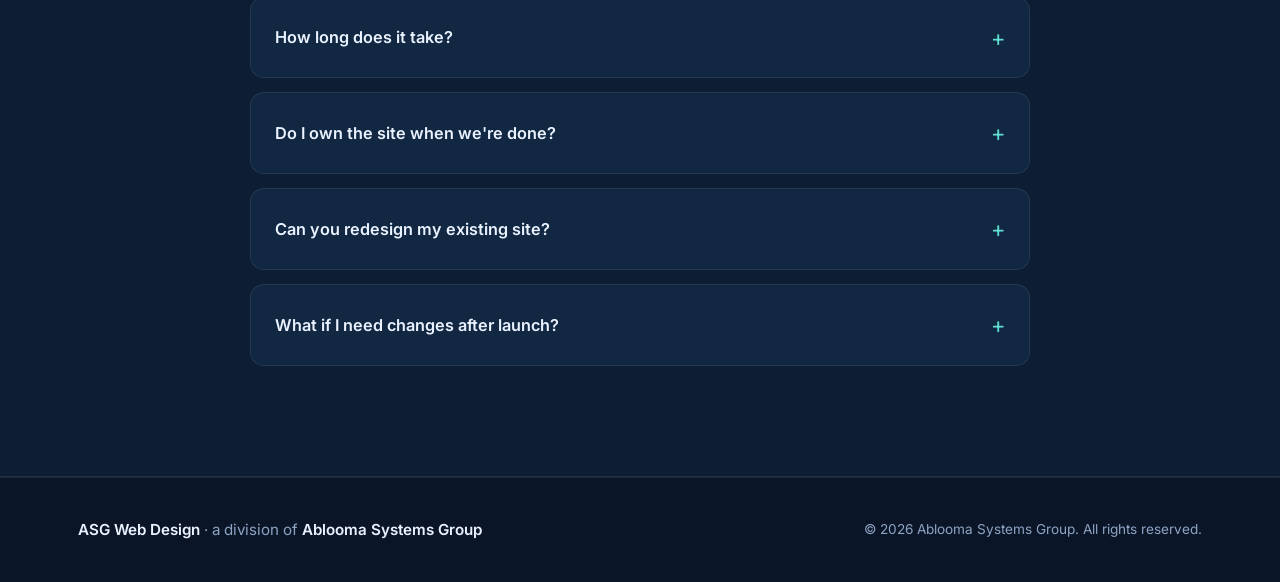
==== commit 8e057d44: "Visual upgrade: bigger type, drifting orbs, scroll reveals, industry marquee, stronger hovers" ====
--- a/contact.html
+++ b/contact.html
@@ -87,7 +87,7 @@
 
     <section class="section section-alt">
       <div class="container">
-        <div class="section-head">
+        <div class="section-head reveal">
           <span class="eyebrow">FAQ</span>
           <h2>Questions we hear a lot.</h2>
         </div>
--- a/styles.css
+++ b/styles.css
@@ -41,8 +41,8 @@
   letter-spacing: -0.025em;
   font-weight: 700;
 }
-h1 { font-size: clamp(2.4rem, 5.2vw, 4.2rem); font-weight: 800; letter-spacing: -0.035em; }
-h2 { font-size: clamp(1.9rem, 3.4vw, 2.8rem); }
+h1 { font-size: clamp(2.6rem, 6.2vw, 5.2rem); font-weight: 800; letter-spacing: -0.04em; }
+h2 { font-size: clamp(2.1rem, 4vw, 3.2rem); letter-spacing: -0.03em; }
 h3 { font-size: 1.2rem; }
 h4 { font-size: 1rem; }
 p { color: var(--text-soft); margin: 0 0 14px; }
@@ -210,19 +210,33 @@
 
 /* Page hero (subpages) */
 .page-hero {
-  padding: 90px 0 60px;
+  padding: 80px 0 20px;
   text-align: center;
   position: relative;
   overflow: hidden;
 }
+.page-hero + .section,
+.page-hero + .section-tight { padding-top: 60px; }
 .page-hero::before {
   content: '';
   position: absolute;
   top: -160px; left: 50%;
-  width: 760px; height: 760px;
-  background: radial-gradient(closest-side, rgba(31, 123, 217, 0.22), transparent 70%);
+  width: 800px; height: 800px;
+  background: radial-gradient(closest-side, rgba(31, 123, 217, 0.30), transparent 70%);
   transform: translateX(-50%);
   pointer-events: none;
+  animation: drift 18s ease-in-out infinite;
+  filter: blur(8px);
+}
+.page-hero::after {
+  content: '';
+  position: absolute;
+  top: 10%; right: -8%;
+  width: 480px; height: 480px;
+  background: radial-gradient(closest-side, rgba(95, 224, 213, 0.20), transparent 70%);
+  pointer-events: none;
+  animation: drift2 22s -4s ease-in-out infinite;
+  filter: blur(18px);
 }
 .page-hero h1 { max-width: 820px; margin-left: auto; margin-right: auto; }
 .page-hero .lead { font-size: 1.18rem; color: var(--text-soft); max-width: 640px; margin: 0 auto; }
@@ -234,9 +248,29 @@
   position: absolute;
   top: -220px; left: 50%;
   width: 1000px; height: 1000px;
-  background: radial-gradient(closest-side, rgba(31, 123, 217, 0.28), transparent 70%);
+  background: radial-gradient(closest-side, rgba(31, 123, 217, 0.34), transparent 70%);
   transform: translateX(-50%);
   pointer-events: none;
+  animation: drift 18s ease-in-out infinite;
+  filter: blur(10px);
+}
+.hero::after {
+  content: '';
+  position: absolute;
+  top: 25%; right: -10%;
+  width: 620px; height: 620px;
+  background: radial-gradient(closest-side, rgba(95, 224, 213, 0.22), transparent 70%);
+  pointer-events: none;
+  animation: drift2 22s -4s ease-in-out infinite;
+  filter: blur(20px);
+}
+@keyframes drift {
+  0%, 100% { transform: translateX(-50%) scale(1); }
+  50% { transform: translateX(-42%) scale(1.15); }
+}
+@keyframes drift2 {
+  0%, 100% { transform: translate(0, 0) scale(1); }
+  50% { transform: translate(-60px, 40px) scale(0.9); }
 }
 .hero-grid { display: grid; grid-template-columns: 1.05fr 0.95fr; gap: 64px; align-items: center; }
 .hero h1 { margin-bottom: 22px; }
@@ -258,11 +292,21 @@
   flex: 1;
   border-radius: 18px;
   background: linear-gradient(180deg, var(--brand-2), var(--brand));
-  box-shadow: 0 20px 60px rgba(31, 123, 217, 0.35);
-}
-.bars-art .bar:nth-child(1) { height: 45%; opacity: 0.65; }
-.bars-art .bar:nth-child(2) { height: 70%; opacity: 0.82; }
-.bars-art .bar:nth-child(3) { height: 100%; }
+  box-shadow: 0 20px 60px rgba(31, 123, 217, 0.45), 0 0 40px rgba(95, 224, 213, 0.18);
+  transform-origin: bottom;
+  animation: barRise 1.4s var(--easing) backwards, barGlow 4s ease-in-out infinite;
+}
+.bars-art .bar:nth-child(1) { height: 45%; opacity: 0.7; animation-delay: 0s, 0s; }
+.bars-art .bar:nth-child(2) { height: 70%; opacity: 0.85; animation-delay: 0.18s, 0.6s; }
+.bars-art .bar:nth-child(3) { height: 100%; animation-delay: 0.36s, 1.2s; }
+@keyframes barRise {
+  from { transform: scaleY(0); opacity: 0; }
+  to { transform: scaleY(1); }
+}
+@keyframes barGlow {
+  0%, 100% { box-shadow: 0 20px 60px rgba(31, 123, 217, 0.45), 0 0 40px rgba(95, 224, 213, 0.18); }
+  50% { box-shadow: 0 24px 70px rgba(31, 123, 217, 0.55), 0 0 60px rgba(95, 224, 213, 0.32); }
+}
 
 /* Service cards */
 .cards { display: grid; grid-template-columns: repeat(3, 1fr); gap: 24px; }
@@ -284,8 +328,18 @@
   transition: opacity 0.3s ease;
   pointer-events: none;
 }
-.card:hover { transform: translateY(-5px); border-color: rgba(95, 224, 213, 0.45); }
+.card:hover {
+  transform: translateY(-6px);
+  border-color: rgba(95, 224, 213, 0.55);
+  box-shadow: 0 24px 60px rgba(31, 123, 217, 0.22), 0 0 0 1px rgba(95, 224, 213, 0.18);
+}
 .card:hover::before { opacity: 1; }
+.card:hover .card-icon {
+  background: linear-gradient(135deg, var(--brand-2), var(--brand));
+  color: #06192e;
+  transform: scale(1.06);
+}
+.card-icon { transition: background 0.3s ease, color 0.3s ease, transform 0.3s var(--easing); }
 .card-icon {
   display: inline-grid;
   place-items: center;
@@ -829,6 +883,83 @@
 .footer-tagline strong { color: var(--text); font-weight: 600; }
 .site-footer .copyright { margin: 0; font-size: 0.85rem; color: var(--muted); }
 
+/* Scroll reveal */
+.reveal { opacity: 0; transform: translateY(36px); transition: opacity 0.8s var(--easing), transform 0.8s var(--easing); }
+.reveal.in-view { opacity: 1; transform: translateY(0); }
+.reveal-delay-1 { transition-delay: 0.08s; }
+.reveal-delay-2 { transition-delay: 0.16s; }
+.reveal-delay-3 { transition-delay: 0.24s; }
+.reveal-delay-4 { transition-delay: 0.32s; }
+.reveal-delay-5 { transition-delay: 0.40s; }
+@media (prefers-reduced-motion: reduce) {
+  .reveal { opacity: 1; transform: none; transition: none; }
+  .hero::before, .hero::after, .page-hero::before, .page-hero::after, .bars-art .bar { animation: none; }
+}
+
+/* Industry marquee */
+.marquee {
+  overflow: hidden;
+  padding: 28px 0;
+  border-top: 1px solid var(--border);
+  border-bottom: 1px solid var(--border);
+  background:
+    radial-gradient(circle at 50% 50%, rgba(31, 123, 217, 0.06), transparent 60%),
+    var(--bg-alt);
+  -webkit-mask-image: linear-gradient(90deg, transparent, #000 12%, #000 88%, transparent);
+  mask-image: linear-gradient(90deg, transparent, #000 12%, #000 88%, transparent);
+}
+.marquee-track {
+  display: inline-flex;
+  align-items: center;
+  gap: 48px;
+  white-space: nowrap;
+  animation: scrollX 38s linear infinite;
+  font-size: clamp(1.4rem, 2.4vw, 1.9rem);
+  font-weight: 800;
+  letter-spacing: -0.02em;
+}
+.marquee-track span { color: var(--muted); transition: color 0.3s ease; }
+.marquee-track .dot {
+  width: 8px;
+  height: 8px;
+  border-radius: 50%;
+  background: linear-gradient(135deg, var(--brand-2), var(--brand));
+  display: inline-block;
+  flex-shrink: 0;
+}
+.marquee-track span:hover { color: var(--brand-2); }
+@keyframes scrollX {
+  from { transform: translateX(0); }
+  to { transform: translateX(-50%); }
+}
+
+/* Button shimmer */
+.btn-primary { position: relative; overflow: hidden; }
+.btn-primary::before {
+  content: '';
+  position: absolute;
+  top: 0;
+  left: -100%;
+  width: 60%;
+  height: 100%;
+  background: linear-gradient(120deg, transparent, rgba(255, 255, 255, 0.4), transparent);
+  transition: left 0.6s var(--easing);
+}
+.btn-primary:hover::before { left: 130%; }
+
+/* Stronger compare card hover */
+.compare-card { transition: transform 0.25s var(--easing), border-color 0.2s ease, box-shadow 0.3s ease; }
+.compare-good:hover { box-shadow: 0 20px 50px rgba(95, 224, 213, 0.18); }
+.compare-bad:hover { box-shadow: 0 20px 50px rgba(239, 68, 68, 0.12); }
+
+/* Stat number glow */
+.stat-value {
+  filter: drop-shadow(0 4px 30px rgba(95, 224, 213, 0.18));
+}
+
+/* Section heading enhancement */
+.section-head h2 { margin-bottom: 18px; }
+
 /* Responsive */
 @media (max-width: 960px) {
   .hero-grid { grid-template-columns: 1fr; gap: 48px; }
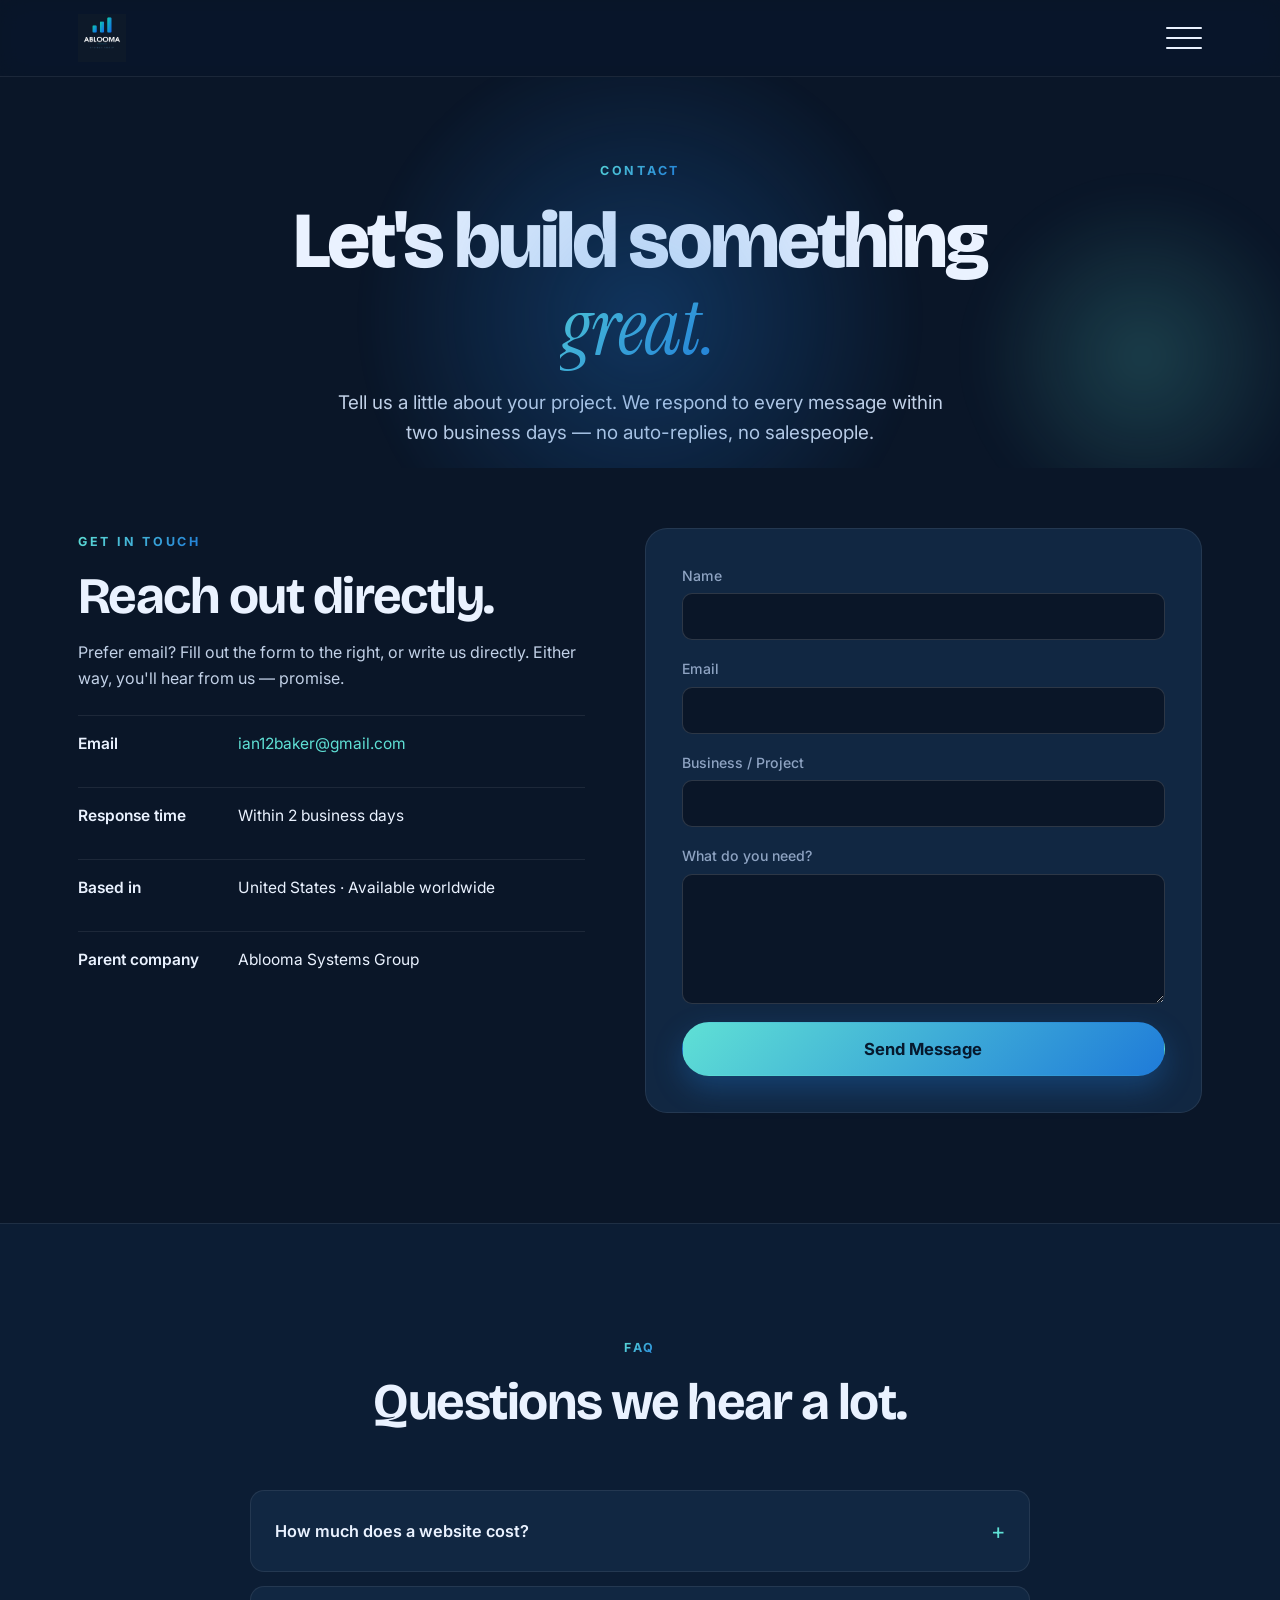
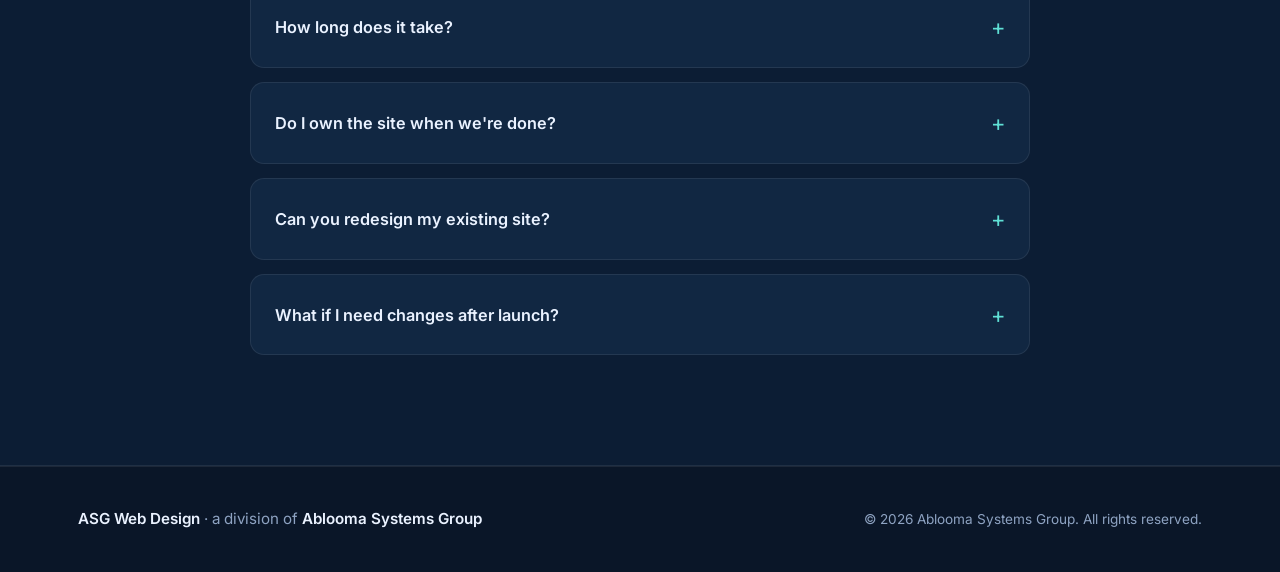
==== commit 49589e38: "Major visual upgrade: Bricolage Grotesque + Instrument Serif fonts, mesh hero, status badge, bento s" ====
--- a/contact.html
+++ b/contact.html
@@ -9,7 +9,7 @@
   <link rel="stylesheet" href="styles.css" />
   <link rel="preconnect" href="https://fonts.googleapis.com" />
   <link rel="preconnect" href="https://fonts.gstatic.com" crossorigin />
-  <link href="https://fonts.googleapis.com/css2?family=Inter:wght@400;500;600;700;800&display=swap" rel="stylesheet" />
+  <link href="https://fonts.googleapis.com/css2?family=Bricolage+Grotesque:opsz,wght@12..96,400..800&family=Inter:wght@400;500;600;700;800&family=Instrument+Serif:ital@0;1&display=swap" rel="stylesheet" />
 </head>
 <body>
   <header class="site-header">
--- a/styles.css
+++ b/styles.css
@@ -37,9 +37,11 @@
 
 h1, h2, h3, h4 {
   margin: 0 0 16px;
-  line-height: 1.15;
-  letter-spacing: -0.025em;
+  line-height: 1.1;
+  letter-spacing: -0.03em;
   font-weight: 700;
+  font-family: 'Bricolage Grotesque', 'Inter', sans-serif;
+  font-feature-settings: 'ss01', 'ss02';
 }
 h1 { font-size: clamp(2.6rem, 6.2vw, 5.2rem); font-weight: 800; letter-spacing: -0.04em; }
 h2 { font-size: clamp(2.1rem, 4vw, 3.2rem); letter-spacing: -0.03em; }
@@ -62,11 +64,44 @@
   font-weight: 700;
 }
 
+.status-badge {
+  display: inline-flex;
+  align-items: center;
+  gap: 12px;
+  padding: 8px 16px 8px 12px;
+  background: rgba(95, 224, 213, 0.06);
+  border: 1px solid rgba(95, 224, 213, 0.28);
+  border-radius: 999px;
+  font-size: 0.84rem;
+  font-weight: 600;
+  color: var(--text-soft);
+  margin-bottom: 24px;
+  backdrop-filter: blur(8px);
+  -webkit-backdrop-filter: blur(8px);
+}
+.status-dot {
+  width: 8px;
+  height: 8px;
+  border-radius: 50%;
+  background: var(--brand-2);
+  box-shadow: 0 0 0 4px rgba(95, 224, 213, 0.18);
+  animation: dotPulse 2s ease-in-out infinite;
+}
+@keyframes dotPulse {
+  0%, 100% { box-shadow: 0 0 0 4px rgba(95, 224, 213, 0.18); }
+  50% { box-shadow: 0 0 0 10px rgba(95, 224, 213, 0.04); }
+}
+
 .gradient-text {
   background: linear-gradient(135deg, var(--brand-2), var(--brand));
   -webkit-background-clip: text;
   background-clip: text;
   -webkit-text-fill-color: transparent;
+  font-family: 'Instrument Serif', 'Bricolage Grotesque', serif;
+  font-style: italic;
+  font-weight: 400;
+  letter-spacing: -0.01em;
+  padding-right: 4px;
 }
 
 /* Header */
@@ -241,8 +276,29 @@
 .page-hero h1 { max-width: 820px; margin-left: auto; margin-right: auto; }
 .page-hero .lead { font-size: 1.18rem; color: var(--text-soft); max-width: 640px; margin: 0 auto; }
 
-/* Home hero */
-.hero { padding: 90px 0 80px; position: relative; overflow: hidden; }
+/* Home hero — mesh gradient background */
+.hero {
+  padding: 90px 0 80px;
+  position: relative;
+  overflow: hidden;
+  background:
+    radial-gradient(at 18% 24%, rgba(95, 224, 213, 0.16), transparent 50%),
+    radial-gradient(at 82% 70%, rgba(31, 123, 217, 0.22), transparent 50%),
+    radial-gradient(at 58% 8%, rgba(77, 168, 224, 0.14), transparent 55%),
+    radial-gradient(at 12% 88%, rgba(31, 123, 217, 0.12), transparent 55%);
+}
+.hero > .container > div:first-child > * {
+  animation: heroIn 0.9s var(--easing) backwards;
+}
+.hero > .container > div:first-child > *:nth-child(1) { animation-delay: 0.10s; }
+.hero > .container > div:first-child > *:nth-child(2) { animation-delay: 0.20s; }
+.hero > .container > div:first-child > *:nth-child(3) { animation-delay: 0.30s; }
+.hero > .container > div:first-child > *:nth-child(4) { animation-delay: 0.40s; }
+.hero > .container > div:first-child > *:nth-child(5) { animation-delay: 0.50s; }
+@keyframes heroIn {
+  from { opacity: 0; transform: translateY(24px); }
+  to { opacity: 1; transform: translateY(0); }
+}
 .hero::before {
   content: '';
   position: absolute;
@@ -406,9 +462,37 @@
 
 /* Stats / principles */
 .stats { display: grid; grid-template-columns: repeat(4, 1fr); gap: 24px; }
-.stats-6 { grid-template-columns: repeat(3, 1fr); gap: 32px 28px; }
 .stat { text-align: center; }
-.stats-6 .stat-label { max-width: 240px; margin: 0 auto; line-height: 1.45; }
+
+/* Bento stats — varied sizes for visual rhythm */
+.stats-6 {
+  grid-template-columns: repeat(4, 1fr);
+  gap: 18px;
+  max-width: 1060px;
+  margin: 0 auto;
+}
+.stats-6 .stat {
+  background: var(--surface);
+  border: 1px solid var(--border);
+  border-radius: var(--radius);
+  padding: 34px 24px;
+  display: flex;
+  flex-direction: column;
+  justify-content: center;
+  transition: transform 0.25s var(--easing), border-color 0.2s ease, box-shadow 0.3s ease;
+}
+.stats-6 .stat:hover {
+  transform: translateY(-4px);
+  border-color: rgba(95, 224, 213, 0.32);
+  box-shadow: 0 16px 40px rgba(31, 123, 217, 0.18);
+}
+.stats-6 .stat-label { line-height: 1.45; }
+.stat-featured {
+  grid-column: span 2;
+  background: linear-gradient(135deg, rgba(95, 224, 213, 0.10), rgba(31, 123, 217, 0.18)) !important;
+  border-color: rgba(95, 224, 213, 0.32) !important;
+}
+.stat-featured .stat-value { font-size: clamp(2.8rem, 5.4vw, 4rem); }
 .stat-value {
   display: block;
   font-size: clamp(2rem, 4vw, 2.8rem);
@@ -970,6 +1054,8 @@
   .portfolio { grid-template-columns: repeat(2, 1fr); }
   .mockup-grid { grid-template-columns: repeat(2, 1fr); }
   .stats { grid-template-columns: repeat(2, 1fr); }
+  .stats-6 { grid-template-columns: repeat(2, 1fr); }
+  .stat-featured { grid-column: span 2; }
   .contact-grid { grid-template-columns: 1fr; gap: 36px; }
   .about-grid { grid-template-columns: 1fr; gap: 36px; }
   .principles { grid-template-columns: 1fr; }
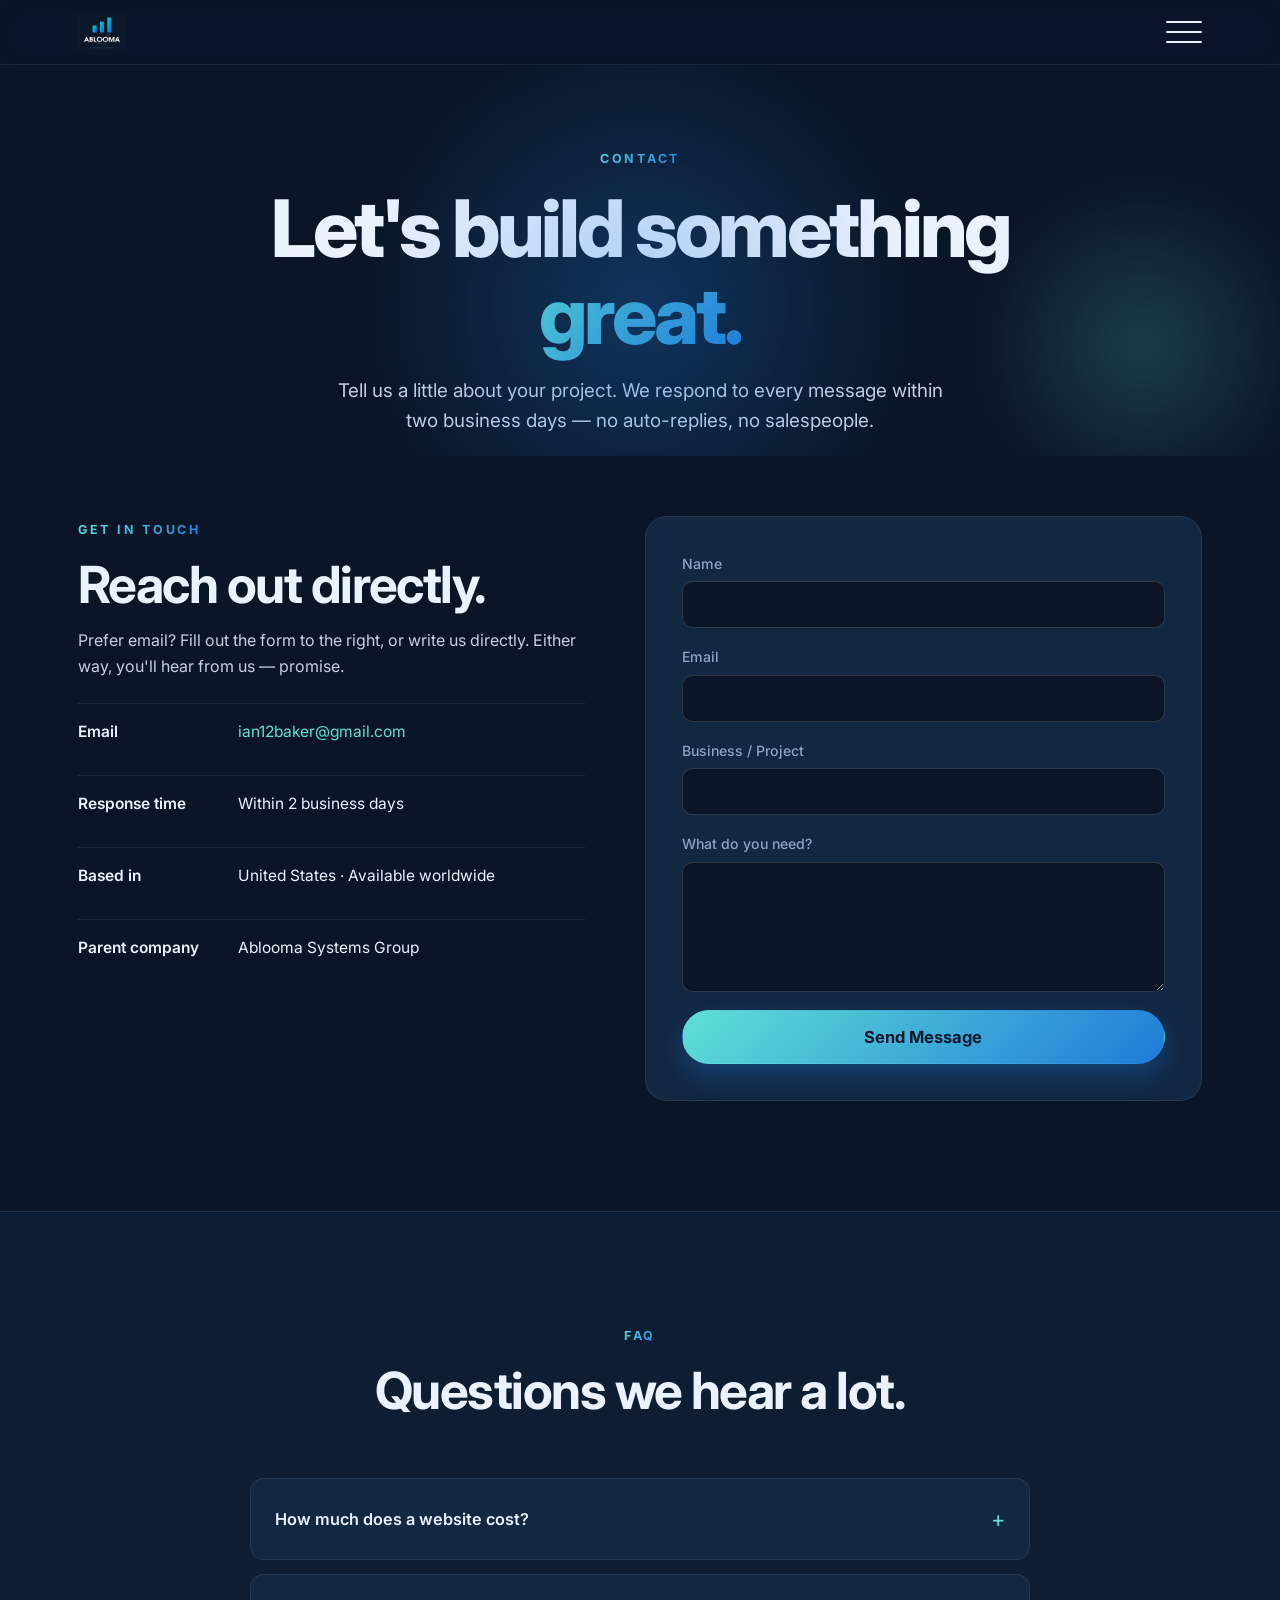
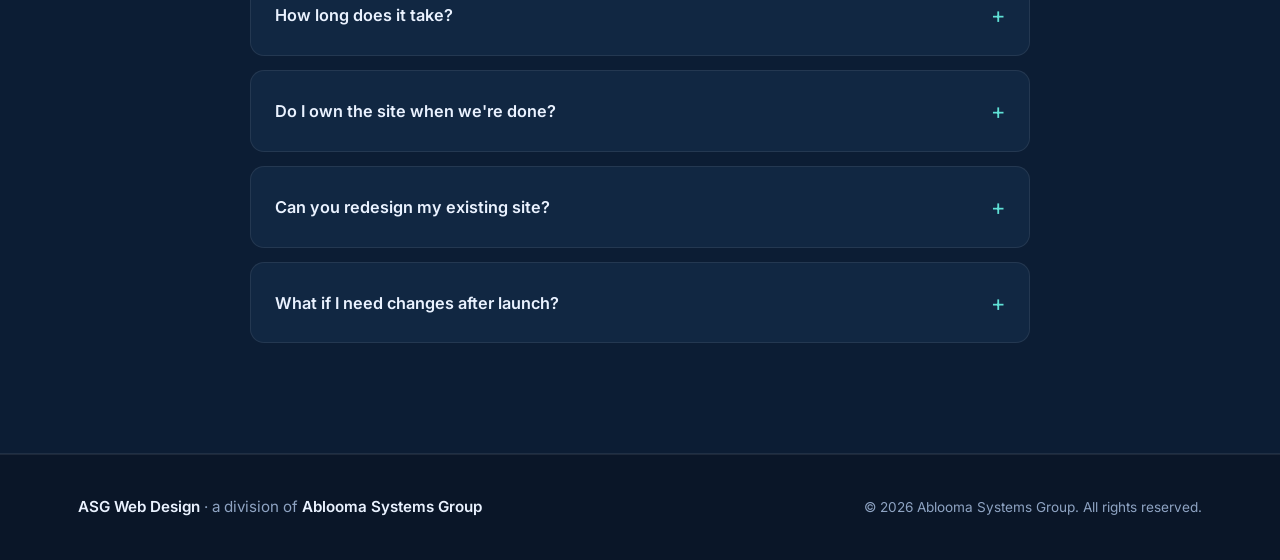
==== commit 71903d5a: "Add SVG favicon (bars only); crop logo in about-visual" ====
--- a/contact.html
+++ b/contact.html
@@ -5,7 +5,8 @@
   <meta name="viewport" content="width=device-width, initial-scale=1.0" />
   <title>Contact — ASG Web Design</title>
   <meta name="description" content="Get in touch with ASG Web Design. Tell us about your project and we'll respond within two business days." />
-  <link rel="icon" type="image/png" href="albooma_logo_square_dark.png" />
+  <link rel="icon" type="image/svg+xml" href="favicon.svg" />
+  <link rel="alternate icon" type="image/png" href="albooma_logo_square_dark.png" />
   <link rel="stylesheet" href="styles.css" />
   <link rel="preconnect" href="https://fonts.googleapis.com" />
   <link rel="preconnect" href="https://fonts.gstatic.com" crossorigin />
--- a/styles.css
+++ b/styles.css
@@ -40,8 +40,6 @@
   line-height: 1.1;
   letter-spacing: -0.03em;
   font-weight: 700;
-  font-family: 'Bricolage Grotesque', 'Inter', sans-serif;
-  font-feature-settings: 'ss01', 'ss02';
 }
 h1 { font-size: clamp(2.6rem, 6.2vw, 5.2rem); font-weight: 800; letter-spacing: -0.04em; }
 h2 { font-size: clamp(2.1rem, 4vw, 3.2rem); letter-spacing: -0.03em; }
@@ -97,11 +95,6 @@
   -webkit-background-clip: text;
   background-clip: text;
   -webkit-text-fill-color: transparent;
-  font-family: 'Instrument Serif', 'Bricolage Grotesque', serif;
-  font-style: italic;
-  font-weight: 400;
-  letter-spacing: -0.01em;
-  padding-right: 4px;
 }
 
 /* Header */
@@ -117,8 +110,15 @@
 .nav { display: flex; align-items: center; justify-content: space-between; padding: 14px 28px; }
 
 .logo { display: inline-flex; align-items: center; gap: 10px; font-weight: 700; }
-.header-logo-pill { display: inline-flex; align-items: center; justify-content: center; }
-.header-logo-pill img { display: block; height: 48px; width: auto; }
+.header-logo-pill {
+  display: inline-flex;
+  align-items: flex-start;
+  justify-content: center;
+  width: 48px;
+  height: 36px;
+  overflow: hidden;
+}
+.header-logo-pill img { display: block; width: 48px; height: 48px; }
 .header-logo:hover .header-logo-pill { transform: translateY(-1px); transition: transform 0.2s var(--easing); }
 
 /* Hamburger */
@@ -913,8 +913,14 @@
     var(--surface);
   border: 1px solid var(--border);
   border-radius: var(--radius-lg);
-}
-.about-visual img { width: 60%; height: auto; }
+  overflow: hidden;
+}
+.about-visual img {
+  width: 70%;
+  height: 52%;
+  object-fit: cover;
+  object-position: center top;
+}
 
 /* Principles list */
 .principles { display: grid; grid-template-columns: repeat(2, 1fr); gap: 24px; }
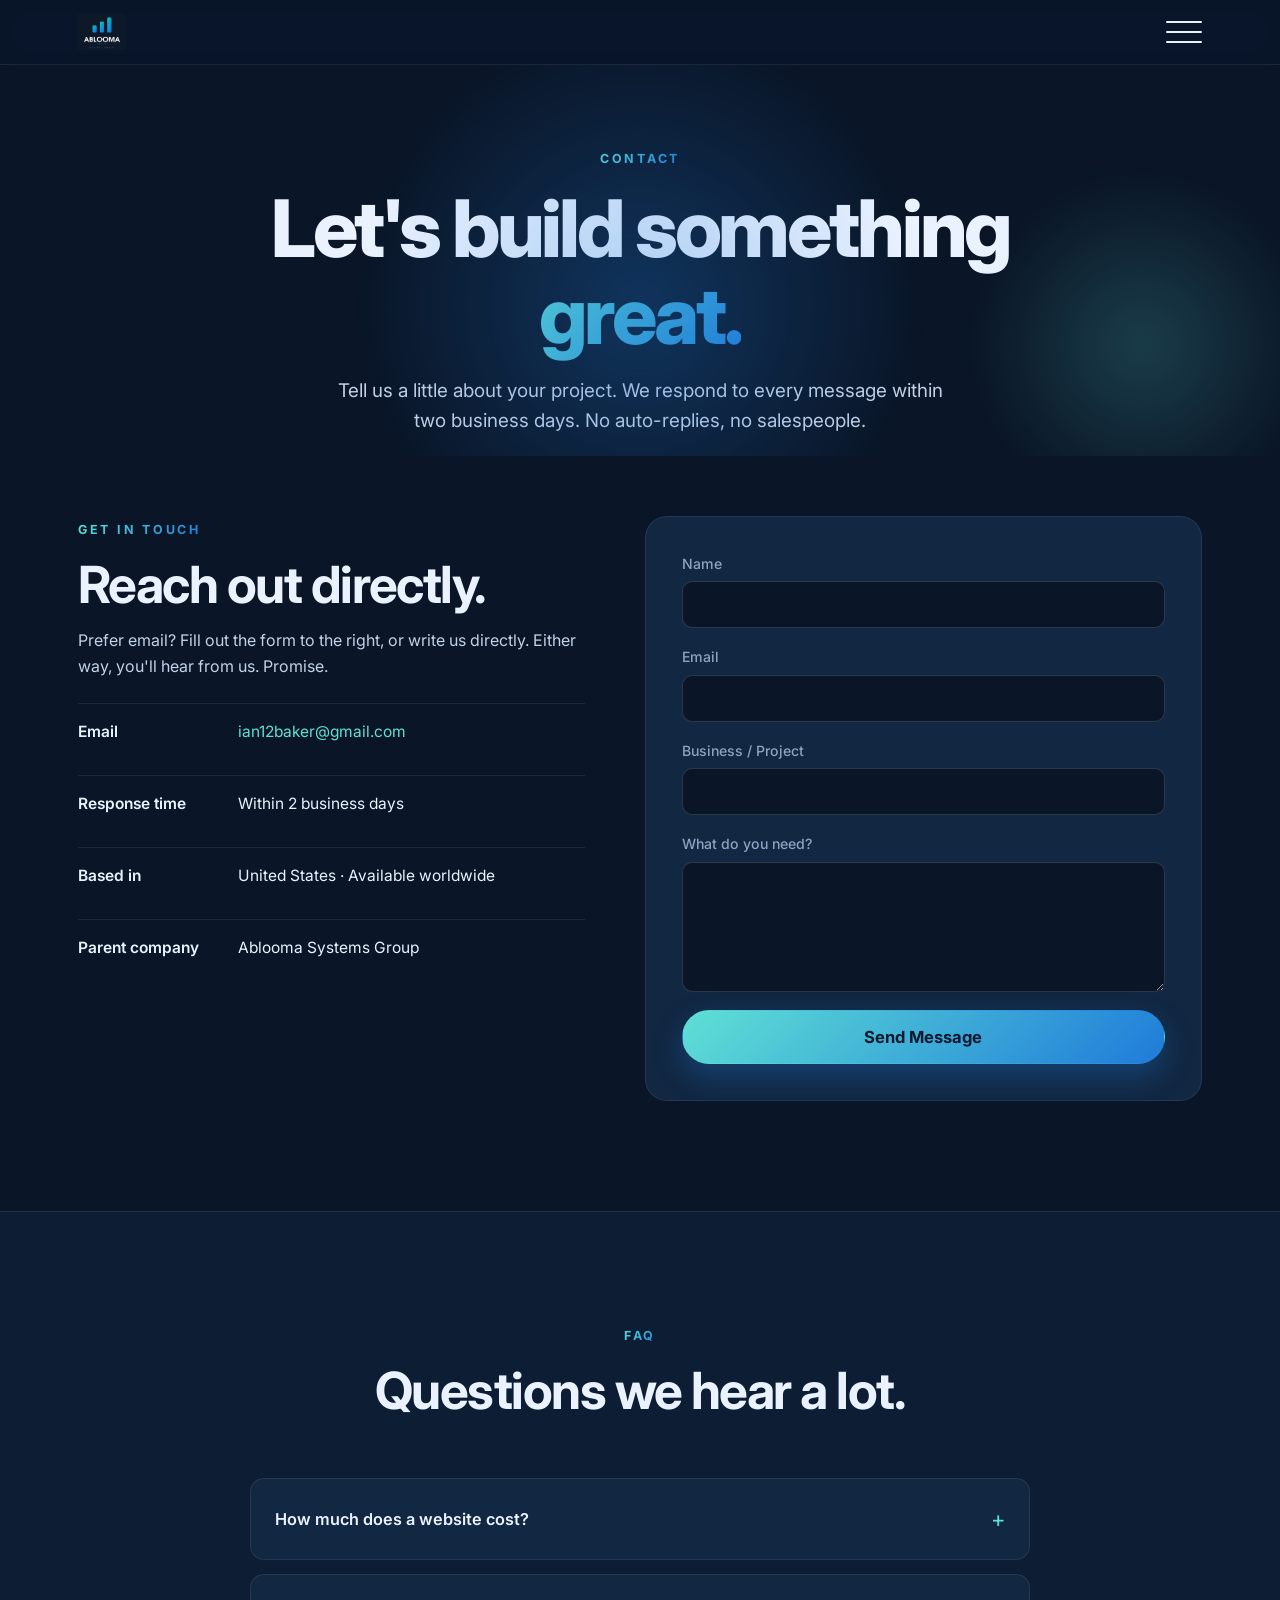
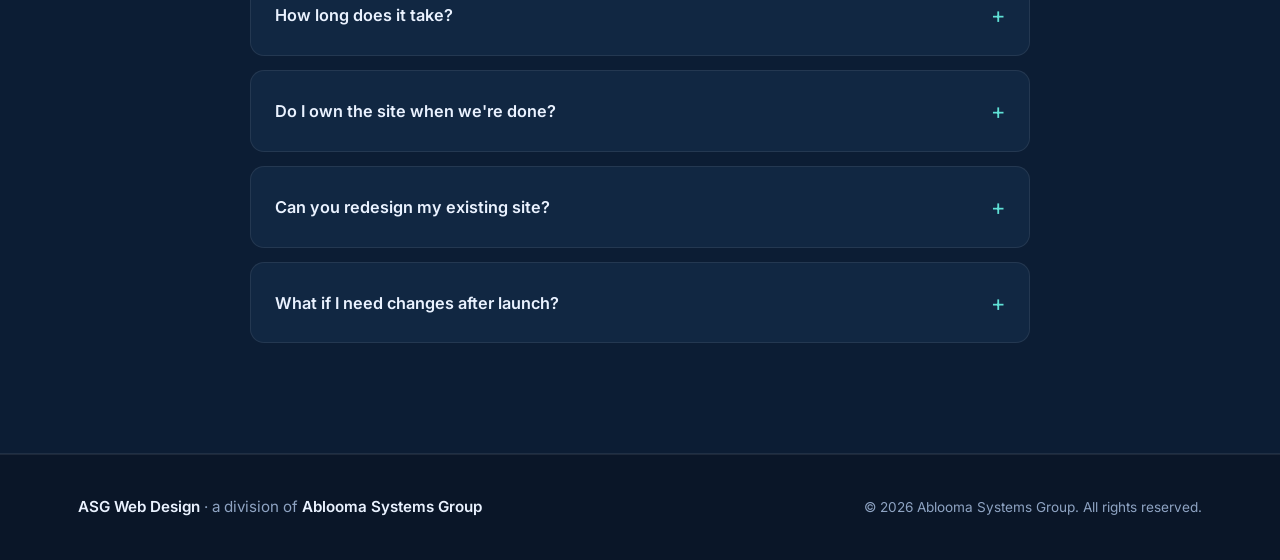
==== commit 32e6f13b: "Remove em dashes site-wide for more natural copy" ====
--- a/contact.html
+++ b/contact.html
@@ -3,7 +3,7 @@
 <head>
   <meta charset="UTF-8" />
   <meta name="viewport" content="width=device-width, initial-scale=1.0" />
-  <title>Contact — ASG Web Design</title>
+  <title>Contact | ASG Web Design</title>
   <meta name="description" content="Get in touch with ASG Web Design. Tell us about your project and we'll respond within two business days." />
   <link rel="icon" type="image/svg+xml" href="favicon.svg" />
   <link rel="alternate icon" type="image/png" href="albooma_logo_square_dark.png" />
@@ -15,7 +15,7 @@
 <body>
   <header class="site-header">
     <div class="container nav">
-      <a href="index.html" class="logo header-logo" aria-label="ASG Web Design — Home">
+      <a href="index.html" class="logo header-logo" aria-label="ASG Web Design Home">
         <span class="header-logo-pill">
           <img src="albooma_logo_square_dark.png" alt="Ablooma Systems Group" width="48" height="48" />
         </span>
@@ -46,7 +46,7 @@
       <div class="container">
         <span class="eyebrow">Contact</span>
         <h1>Let's build something <span class="gradient-text">great.</span></h1>
-        <p class="lead">Tell us a little about your project. We respond to every message within two business days — no auto-replies, no salespeople.</p>
+        <p class="lead">Tell us a little about your project. We respond to every message within two business days. No auto-replies, no salespeople.</p>
       </div>
     </section>
 
@@ -55,7 +55,7 @@
         <div>
           <span class="eyebrow">Get In Touch</span>
           <h2>Reach out directly.</h2>
-          <p>Prefer email? Fill out the form to the right, or write us directly. Either way, you'll hear from us — promise.</p>
+          <p>Prefer email? Fill out the form to the right, or write us directly. Either way, you'll hear from us. Promise.</p>
           <ul class="contact-list">
             <li><strong>Email</strong><a href="mailto:ian12baker@gmail.com">ian12baker@gmail.com</a></li>
             <li><strong>Response time</strong><span>Within 2 business days</span></li>
@@ -95,7 +95,7 @@
         <div class="faq">
           <details>
             <summary>How much does a website cost?</summary>
-            <p>It depends on the scope, but most small-business sites fall between $1,500 and $6,000. We always quote a flat fee in writing before starting — no hourly surprises.</p>
+            <p>It depends on the scope, but most small-business sites fall between $1,500 and $6,000. We always quote a flat fee in writing before starting. No hourly surprises.</p>
           </details>
           <details>
             <summary>How long does it take?</summary>
@@ -103,11 +103,11 @@
           </details>
           <details>
             <summary>Do I own the site when we're done?</summary>
-            <p>Yes — 100%. You own the domain, the code, the content, everything. We don't lock you into proprietary platforms you can't leave.</p>
+            <p>Yes, 100%. You own the domain, the code, the content, everything. We don't lock you into proprietary platforms you can't leave.</p>
           </details>
           <details>
             <summary>Can you redesign my existing site?</summary>
-            <p>Absolutely. We do redesigns regularly. We'll preserve your SEO, content, and what's working — and rebuild what isn't.</p>
+            <p>Absolutely. We do redesigns regularly. We'll preserve your SEO, content, and what's working, then rebuild what isn't.</p>
           </details>
           <details>
             <summary>What if I need changes after launch?</summary>
--- a/styles.css
+++ b/styles.css
@@ -276,7 +276,7 @@
 .page-hero h1 { max-width: 820px; margin-left: auto; margin-right: auto; }
 .page-hero .lead { font-size: 1.18rem; color: var(--text-soft); max-width: 640px; margin: 0 auto; }
 
-/* Home hero — mesh gradient background */
+/* Home hero with mesh gradient background */
 .hero {
   padding: 90px 0 80px;
   position: relative;
@@ -464,7 +464,7 @@
 .stats { display: grid; grid-template-columns: repeat(4, 1fr); gap: 24px; }
 .stat { text-align: center; }
 
-/* Bento stats — varied sizes for visual rhythm */
+/* Bento stats with varied sizes for visual rhythm */
 .stats-6 {
   grid-template-columns: repeat(4, 1fr);
   gap: 18px;
@@ -709,7 +709,7 @@
   background: rgba(255, 255, 255, 0.10);
 }
 
-/* Mockup themes — each card gets a distinctive background */
+/* Mockup themes (each card gets a distinctive background) */
 .mockup-theme-1 { background: linear-gradient(135deg, #0e2747, #173052); }
 .mockup-theme-1 .mockup-hero { background: linear-gradient(135deg, rgba(95,224,213,0.35), rgba(31,123,217,0.45)); }
 .mockup-theme-1 .mockup-row > div { background: rgba(95, 224, 213, 0.18); }
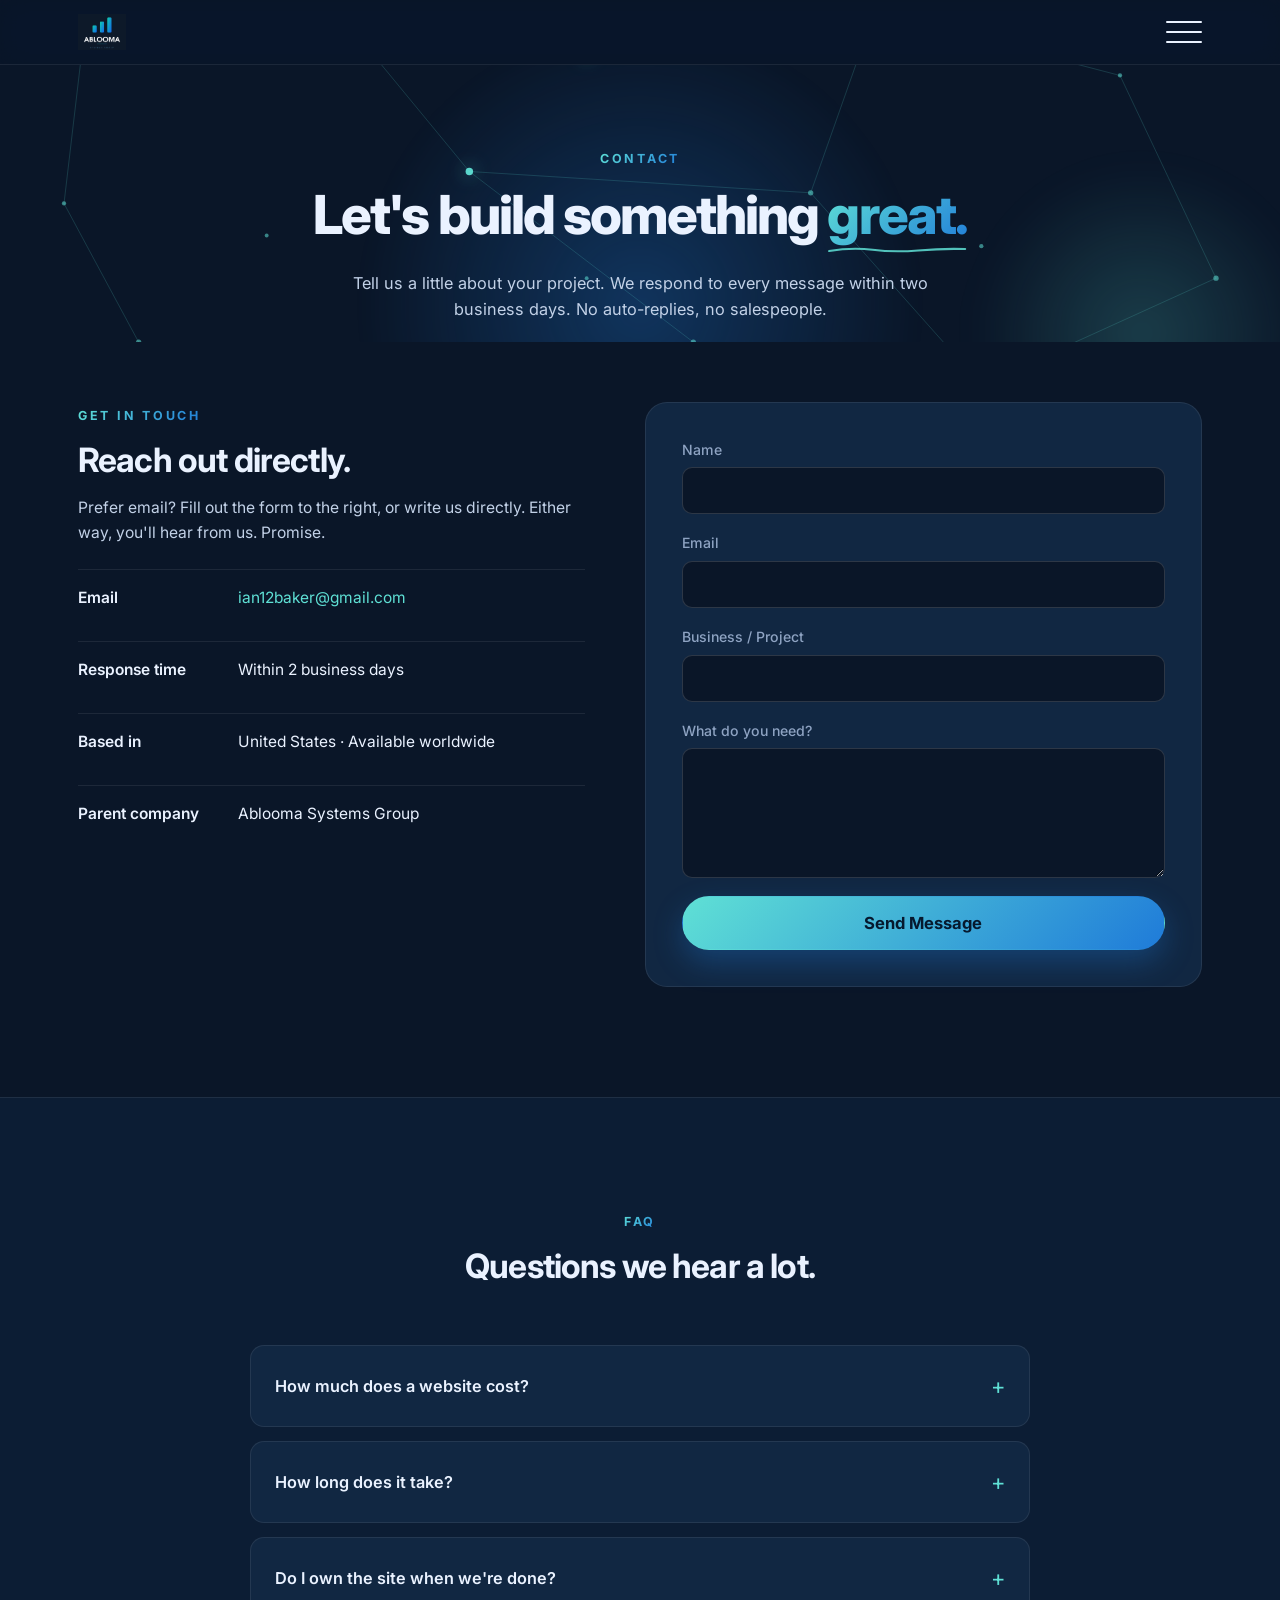
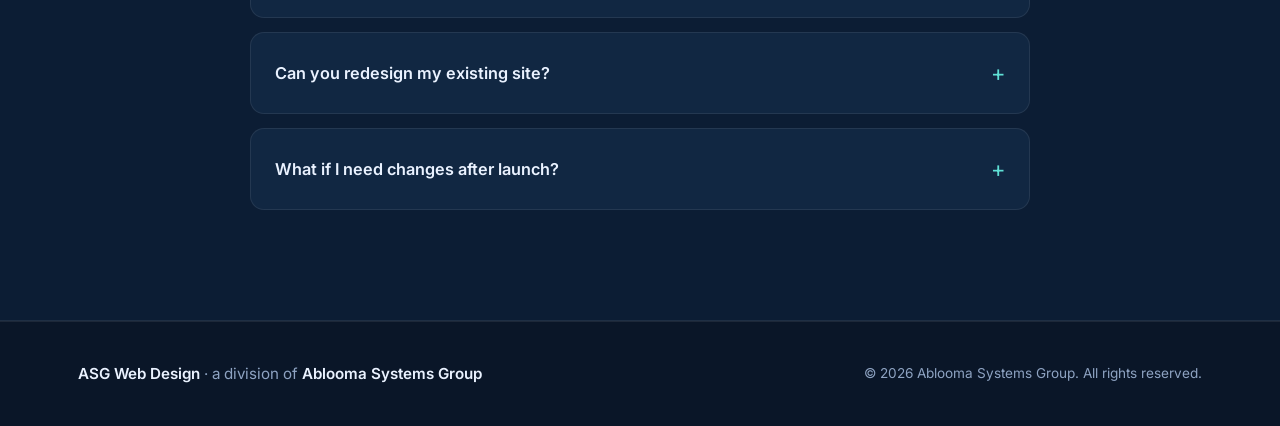
==== commit ce6061ec: "Add constellation network to Services, Why ASG, and Contact page heros" ====
--- a/contact.html
+++ b/contact.html
@@ -43,6 +43,46 @@
 
   <main>
     <section class="page-hero">
+      <div class="hero-shapes" aria-hidden="true">
+        <svg class="constellation" viewBox="0 0 1200 500" preserveAspectRatio="xMidYMid slice">
+          <g class="c-lines">
+            <line x1="80" y1="80" x2="300" y2="50"/>
+            <line x1="300" y1="50" x2="550" y2="110"/>
+            <line x1="550" y1="110" x2="820" y2="70"/>
+            <line x1="820" y1="70" x2="1050" y2="130"/>
+            <line x1="1050" y1="130" x2="1140" y2="320"/>
+            <line x1="1140" y1="320" x2="920" y2="420"/>
+            <line x1="920" y1="420" x2="650" y2="380"/>
+            <line x1="650" y1="380" x2="380" y2="440"/>
+            <line x1="380" y1="440" x2="130" y2="380"/>
+            <line x1="130" y1="380" x2="60" y2="250"/>
+            <line x1="60" y1="250" x2="80" y2="80"/>
+            <line x1="300" y1="50" x2="440" y2="220"/>
+            <line x1="440" y1="220" x2="650" y2="380"/>
+            <line x1="820" y1="70" x2="760" y2="240"/>
+            <line x1="760" y1="240" x2="920" y2="420"/>
+            <line x1="440" y1="220" x2="760" y2="240"/>
+          </g>
+          <g class="c-dots">
+            <circle cx="80" cy="80" r="2.5"/>
+            <circle cx="300" cy="50" r="2"/>
+            <circle cx="550" cy="110" r="3.5" class="c-glow"/>
+            <circle cx="820" cy="70" r="2.5"/>
+            <circle cx="1050" cy="130" r="2"/>
+            <circle cx="1140" cy="320" r="2.5"/>
+            <circle cx="920" cy="420" r="3.5" class="c-glow"/>
+            <circle cx="650" cy="380" r="2.5"/>
+            <circle cx="380" cy="440" r="2"/>
+            <circle cx="130" cy="380" r="2.5"/>
+            <circle cx="60" cy="250" r="2"/>
+            <circle cx="440" cy="220" r="3.5" class="c-glow"/>
+            <circle cx="760" cy="240" r="2.5"/>
+            <circle cx="250" cy="280" r="1.8"/>
+            <circle cx="920" cy="290" r="2"/>
+            <circle cx="550" cy="320" r="1.8"/>
+          </g>
+        </svg>
+      </div>
       <div class="container">
         <span class="eyebrow">Contact</span>
         <h1>Let's build something <span class="gradient-text">great.</span></h1>
--- a/styles.css
+++ b/styles.css
@@ -41,11 +41,11 @@
   letter-spacing: -0.03em;
   font-weight: 700;
 }
-h1 { font-size: clamp(2.6rem, 6.2vw, 5.2rem); font-weight: 800; letter-spacing: -0.04em; }
-h2 { font-size: clamp(2.1rem, 4vw, 3.2rem); letter-spacing: -0.03em; }
-h3 { font-size: 1.2rem; }
-h4 { font-size: 1rem; }
-p { color: var(--text-soft); margin: 0 0 14px; }
+h1 { font-size: clamp(1.9rem, 4.2vw, 3.4rem); font-weight: 800; letter-spacing: -0.035em; }
+h2 { font-size: clamp(1.5rem, 2.8vw, 2.1rem); letter-spacing: -0.025em; }
+h3 { font-size: 1.1rem; }
+h4 { font-size: 0.98rem; }
+p { color: var(--text-soft); margin: 0 0 14px; font-size: 0.98rem; }
 
 a { color: inherit; text-decoration: none; }
 
@@ -95,6 +95,22 @@
   -webkit-background-clip: text;
   background-clip: text;
   -webkit-text-fill-color: transparent;
+  position: relative;
+  display: inline-block;
+  padding-bottom: 0.18em;
+}
+.gradient-text::after {
+  content: '';
+  position: absolute;
+  left: 0;
+  right: 0;
+  bottom: 0;
+  height: 0.16em;
+  background-image: url("data:image/svg+xml;utf8,<svg xmlns='http://www.w3.org/2000/svg' viewBox='0 0 200 14' preserveAspectRatio='none'><path d='M3 9 Q 35 3 65 7 T 130 8 T 197 6' stroke='%235fe0d5' stroke-width='3' fill='none' stroke-linecap='round'/></svg>");
+  background-size: 100% 100%;
+  background-repeat: no-repeat;
+  opacity: 0.85;
+  pointer-events: none;
 }
 
 /* Header */
@@ -241,7 +257,7 @@
 .section-tight { padding: 80px 0; }
 .section-alt { background: var(--bg-alt); border-top: 1px solid var(--border); border-bottom: 1px solid var(--border); }
 .section-head { text-align: center; max-width: 720px; margin: 0 auto 60px; }
-.section-head p { font-size: 1.08rem; color: var(--muted); }
+.section-head p { font-size: 1rem; color: var(--muted); }
 
 /* Page hero (subpages) */
 .page-hero {
@@ -252,6 +268,7 @@
 }
 .page-hero + .section,
 .page-hero + .section-tight { padding-top: 60px; }
+.page-hero > .container { position: relative; z-index: 2; }
 .page-hero::before {
   content: '';
   position: absolute;
@@ -274,18 +291,141 @@
   filter: blur(18px);
 }
 .page-hero h1 { max-width: 820px; margin-left: auto; margin-right: auto; }
-.page-hero .lead { font-size: 1.18rem; color: var(--text-soft); max-width: 640px; margin: 0 auto; }
-
-/* Home hero with mesh gradient background */
+.page-hero .lead { font-size: 1.02rem; color: var(--text-soft); max-width: 620px; margin: 0 auto; }
+
+/* Home hero — typography-driven, minimal decoration */
 .hero {
-  padding: 90px 0 80px;
+  padding: 110px 0 100px;
   position: relative;
   overflow: hidden;
   background:
-    radial-gradient(at 18% 24%, rgba(95, 224, 213, 0.16), transparent 50%),
-    radial-gradient(at 82% 70%, rgba(31, 123, 217, 0.22), transparent 50%),
-    radial-gradient(at 58% 8%, rgba(77, 168, 224, 0.14), transparent 55%),
-    radial-gradient(at 12% 88%, rgba(31, 123, 217, 0.12), transparent 55%);
+    radial-gradient(at 30% 20%, rgba(31, 123, 217, 0.10), transparent 60%),
+    radial-gradient(at 75% 80%, rgba(95, 224, 213, 0.08), transparent 60%);
+}
+.hero > .container { position: relative; z-index: 2; max-width: 1100px; }
+.hero-typography h1 {
+  font-size: clamp(2.6rem, 6.8vw, 5.4rem);
+  max-width: 18ch;
+  margin-bottom: 18px;
+}
+.hero-typography .hero-tagline { max-width: 640px; font-size: 1.28rem; }
+.hero-typography .lead { max-width: 600px; }
+.hero-typography .hero-points { max-width: 600px; }
+
+/* Floating decorative shapes */
+.hero-shapes {
+  position: absolute;
+  inset: 0;
+  z-index: 1;
+  pointer-events: none;
+  overflow: hidden;
+}
+/* Decorated sections (Difference, Pricing) */
+.section-decorated { position: relative; overflow: hidden; }
+.section-decorated > .container { position: relative; z-index: 2; }
+.section-deco {
+  position: absolute;
+  inset: 0;
+  z-index: 0;
+  pointer-events: none;
+}
+.section-deco svg { width: 100%; height: 100%; display: block; }
+
+/* Streaks (The Difference section) */
+.section-deco-streaks line {
+  stroke: rgba(95, 224, 213, 0.45);
+  stroke-width: 1;
+  stroke-dasharray: 120 1800;
+  fill: none;
+  animation: streakFlow var(--d, 18s) linear infinite;
+}
+.section-deco-streaks line:nth-child(1) { --d: 18s; animation-delay: 0s; }
+.section-deco-streaks line:nth-child(2) { --d: 22s; animation-delay: -5s; }
+.section-deco-streaks line:nth-child(3) { --d: 16s; animation-delay: -9s; }
+.section-deco-streaks line:nth-child(4) { --d: 20s; animation-delay: -13s; }
+@keyframes streakFlow {
+  to { stroke-dashoffset: -1920; }
+}
+
+/* Rings (Pricing section) */
+.section-deco-rings circle {
+  fill: none;
+  stroke-width: 1;
+  transform-box: fill-box;
+  transform-origin: center;
+  animation: ringSpin 60s linear infinite;
+}
+.section-deco-rings circle:nth-child(1) {
+  stroke: rgba(95, 224, 213, 0.24);
+  stroke-dasharray: 40 30;
+  animation-duration: 50s;
+}
+.section-deco-rings circle:nth-child(2) {
+  stroke: rgba(95, 224, 213, 0.18);
+  stroke-dasharray: 50 40;
+  animation-duration: 80s;
+  animation-direction: reverse;
+}
+.section-deco-rings circle:nth-child(3) {
+  stroke: rgba(95, 224, 213, 0.13);
+  stroke-dasharray: 60 50;
+  animation-duration: 110s;
+}
+.section-deco-rings circle:nth-child(4) {
+  stroke: rgba(95, 224, 213, 0.09);
+  stroke-dasharray: 70 60;
+  animation-duration: 140s;
+  animation-direction: reverse;
+}
+@keyframes ringSpin {
+  to { transform: rotate(360deg); }
+}
+
+@media (prefers-reduced-motion: reduce) {
+  .section-deco-streaks line, .section-deco-rings circle { animation: none !important; }
+}
+
+/* Constellation network */
+.constellation {
+  position: absolute;
+  inset: 0;
+  width: 100%;
+  height: 100%;
+  pointer-events: none;
+  animation: constellationDrift 28s ease-in-out infinite;
+}
+.c-lines line {
+  stroke: rgba(95, 224, 213, 0.18);
+  stroke-width: 0.9;
+  stroke-linecap: round;
+}
+.c-dots circle {
+  fill: rgba(95, 224, 213, 0.55);
+}
+.c-dots circle.c-glow {
+  fill: rgba(95, 224, 213, 0.95);
+  filter: drop-shadow(0 0 8px rgba(95, 224, 213, 0.7));
+  animation: starPulse 4s ease-in-out infinite;
+}
+.c-dots circle.c-glow:nth-of-type(1) { animation-delay: 0s; }
+.c-dots circle.c-glow:nth-of-type(2) { animation-delay: 1.6s; }
+.c-dots circle.c-glow:nth-of-type(3) { animation-delay: 3.2s; }
+
+@keyframes constellationDrift {
+  0%, 100% { transform: translate(0, 0); }
+  50% { transform: translate(-18px, 12px); }
+}
+@keyframes starPulse {
+  0%, 100% { opacity: 0.7; }
+  50% { opacity: 1; }
+}
+
+@media (prefers-reduced-motion: reduce) {
+  .constellation, .c-glow { animation: none !important; }
+}
+
+@media (prefers-reduced-motion: reduce) {
+  .shape { animation: none !important; }
 }
 .hero > .container > div:first-child > * {
   animation: heroIn 0.9s var(--easing) backwards;
@@ -299,38 +439,25 @@
   from { opacity: 0; transform: translateY(24px); }
   to { opacity: 1; transform: translateY(0); }
 }
-.hero::before {
-  content: '';
-  position: absolute;
-  top: -220px; left: 50%;
-  width: 1000px; height: 1000px;
-  background: radial-gradient(closest-side, rgba(31, 123, 217, 0.34), transparent 70%);
-  transform: translateX(-50%);
-  pointer-events: none;
-  animation: drift 18s ease-in-out infinite;
-  filter: blur(10px);
-}
-.hero::after {
-  content: '';
-  position: absolute;
-  top: 25%; right: -10%;
-  width: 620px; height: 620px;
-  background: radial-gradient(closest-side, rgba(95, 224, 213, 0.22), transparent 70%);
-  pointer-events: none;
-  animation: drift2 22s -4s ease-in-out infinite;
-  filter: blur(20px);
-}
-@keyframes drift {
-  0%, 100% { transform: translateX(-50%) scale(1); }
-  50% { transform: translateX(-42%) scale(1.15); }
-}
-@keyframes drift2 {
-  0%, 100% { transform: translate(0, 0) scale(1); }
-  50% { transform: translate(-60px, 40px) scale(0.9); }
-}
+/* Hero drift orbs removed for cleaner typography-driven look */
 .hero-grid { display: grid; grid-template-columns: 1.05fr 0.95fr; gap: 64px; align-items: center; }
 .hero h1 { margin-bottom: 22px; }
-.lead { font-size: 1.18rem; color: var(--text-soft); margin-bottom: 32px; max-width: 540px; }
+.lead { font-size: 1.05rem; color: var(--text-soft); margin-bottom: 28px; max-width: 540px; }
+.hero-tagline {
+  font-size: 1.18rem;
+  font-weight: 500;
+  color: var(--text);
+  margin: 4px 0 18px;
+  max-width: 540px;
+  line-height: 1.4;
+}
+.hero-tagline strong {
+  font-weight: 700;
+  background: linear-gradient(135deg, var(--brand-2), var(--brand));
+  -webkit-background-clip: text;
+  background-clip: text;
+  -webkit-text-fill-color: transparent;
+}
 .hero-cta { display: flex; gap: 12px; flex-wrap: wrap; margin-bottom: 32px; }
 .hero-points { list-style: none; padding: 0; margin: 0; display: grid; gap: 10px; color: var(--muted); font-size: 0.95rem; }
 .hero-points li::before { content: '✓'; color: var(--brand-2); font-weight: 800; margin-right: 12px; }
@@ -352,8 +479,8 @@
   transform-origin: bottom;
   animation: barRise 1.4s var(--easing) backwards, barGlow 4s ease-in-out infinite;
 }
-.bars-art .bar:nth-child(1) { height: 45%; opacity: 0.7; animation-delay: 0s, 0s; }
-.bars-art .bar:nth-child(2) { height: 70%; opacity: 0.85; animation-delay: 0.18s, 0.6s; }
+.bars-art .bar:nth-child(1) { height: 45%; opacity: 0.88; animation-delay: 0s, 0s; }
+.bars-art .bar:nth-child(2) { height: 70%; opacity: 0.96; animation-delay: 0.18s, 0.6s; }
 .bars-art .bar:nth-child(3) { height: 100%; animation-delay: 0.36s, 1.2s; }
 @keyframes barRise {
   from { transform: scaleY(0); opacity: 0; }
@@ -366,6 +493,7 @@
 
 /* Service cards */
 .cards { display: grid; grid-template-columns: repeat(3, 1fr); gap: 24px; }
+.cards-4 { grid-template-columns: repeat(4, 1fr); gap: 20px; }
 .card {
   background: var(--surface);
   border: 1px solid var(--border);
@@ -1056,6 +1184,7 @@
   .hero-visual { order: -1; }
   .bars-art { height: 220px; width: 240px; gap: 18px; }
   .cards { grid-template-columns: repeat(2, 1fr); }
+  .cards-4 { grid-template-columns: repeat(2, 1fr); }
   .steps { grid-template-columns: repeat(2, 1fr); }
   .portfolio { grid-template-columns: repeat(2, 1fr); }
   .mockup-grid { grid-template-columns: repeat(2, 1fr); }
